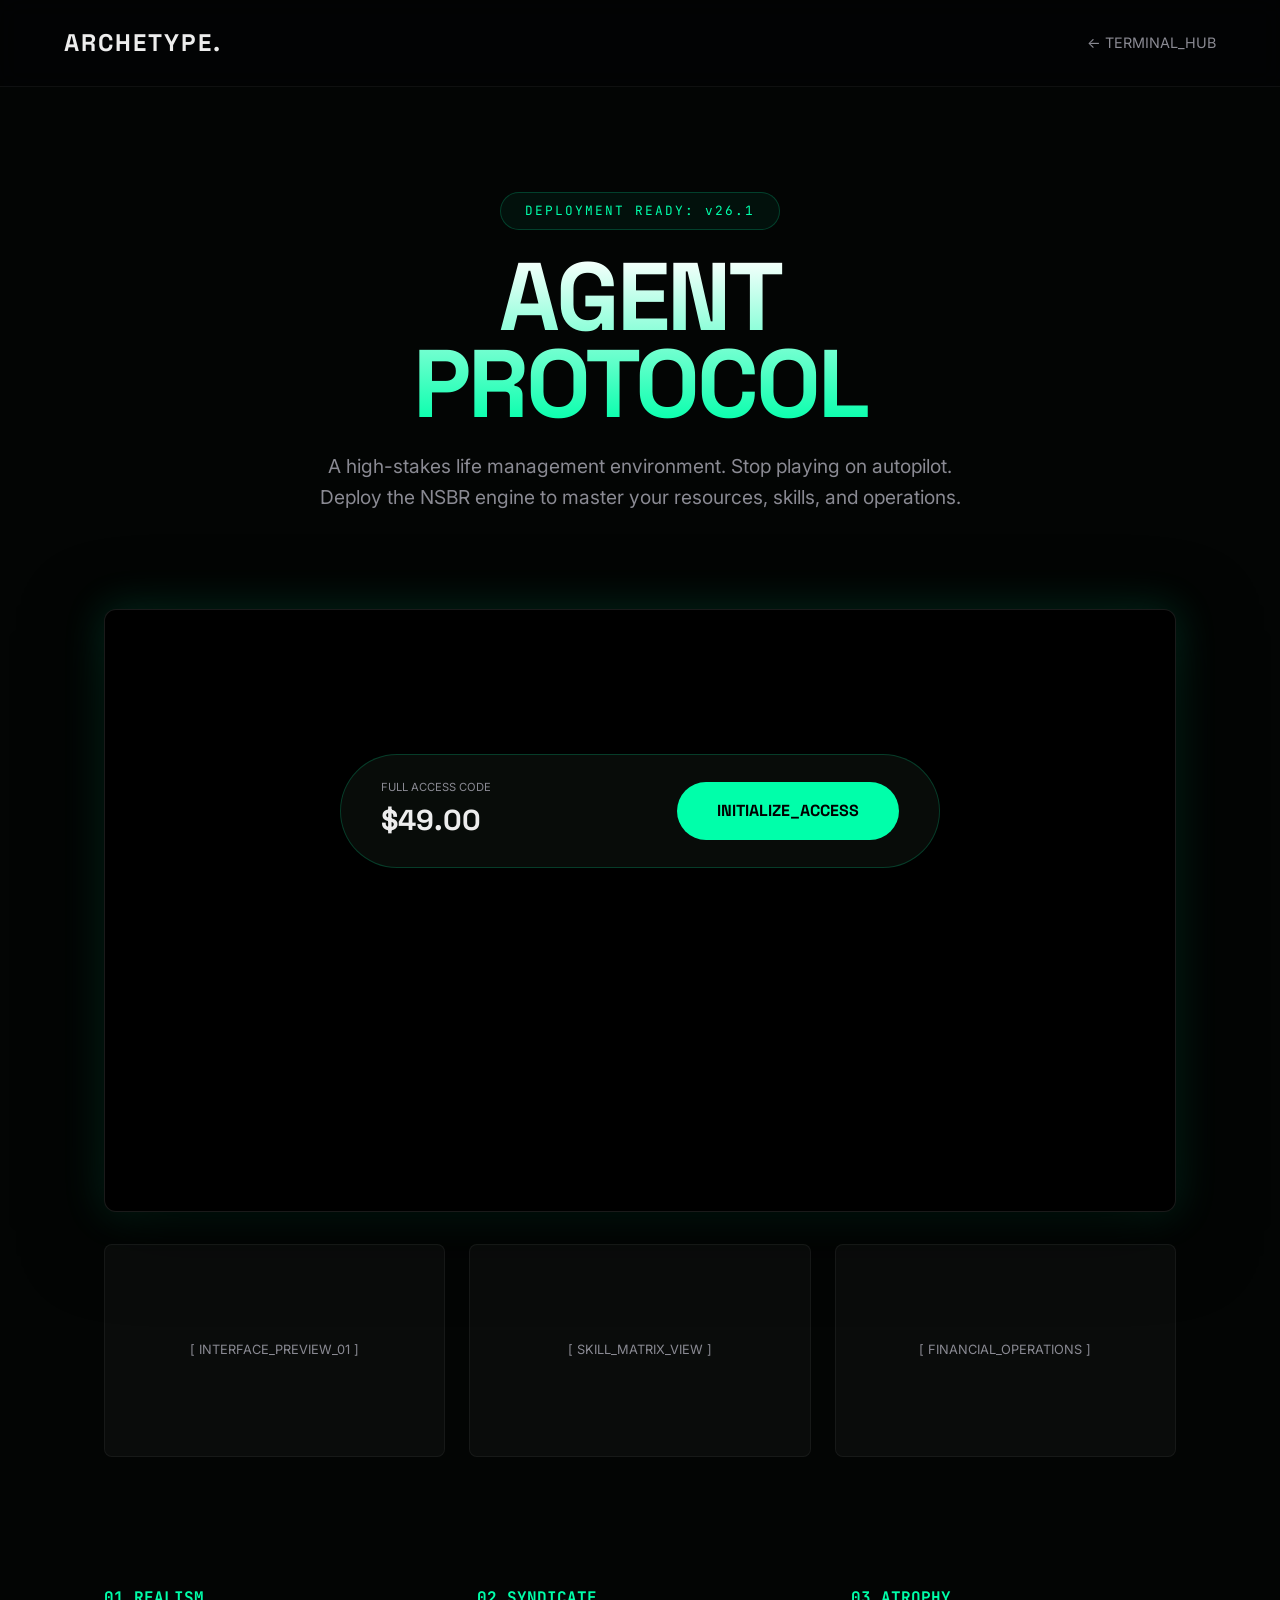
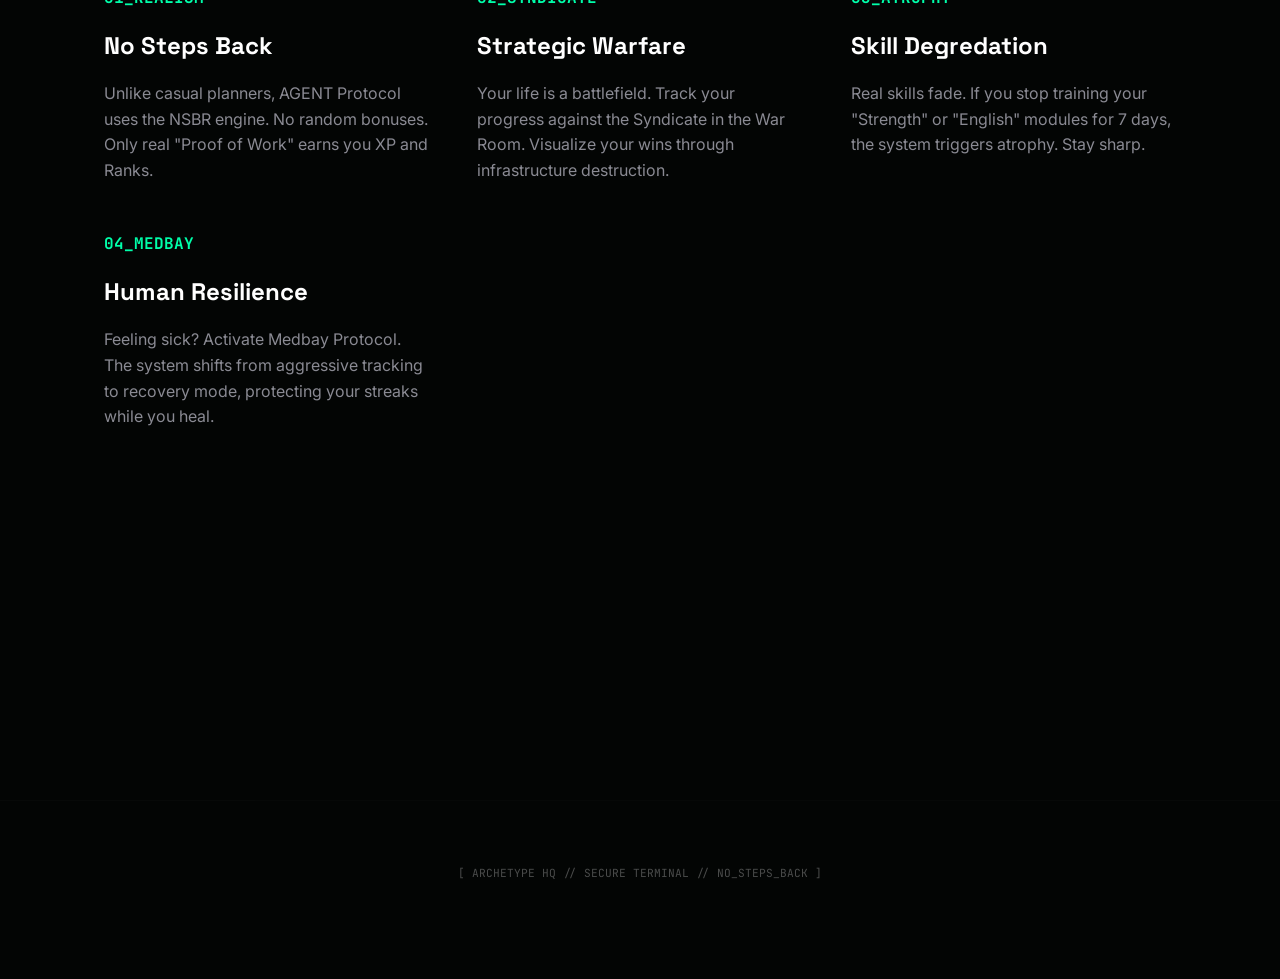
==== agent-protocol.html @ b433d1e2 "Улучшение" ====
<!DOCTYPE html>
<html lang="en">
<head>
    <meta charset="UTF-8">
    <meta name="viewport" content="width=device-width, initial-scale=1.0">
    <title>AGENT Protocol | NSBR Engine</title>
    <link rel="stylesheet" href="style.css">
    <link href="https://fonts.googleapis.com/css2?family=Space+Grotesk:wght@400;600;700&family=Inter:wght@300;400;600&family=JetBrains+Mono:wght@400;500&display=swap" rel="stylesheet">
    
    <style>
        :root { 
            --accent-color: #00ffaa; 
            --accent-glow: rgba(0, 255, 170, 0.25);
            --card-bg: rgba(255, 255, 255, 0.03);
        }

        body { background-color: #030504; color: #ededed; overflow-x: hidden; }

        /* HERO SECTION */
        .hero-product { 
            padding: 12rem 5% 6rem; 
            text-align: center; 
            position: relative; 
        }
        .hero-product h1 { 
            font-family: 'Space Grotesk'; 
            font-size: clamp(3rem, 8vw, 6rem); 
            line-height: 0.9; 
            margin: 1.5rem 0;
            text-transform: uppercase;
            letter-spacing: -3px;
            background: linear-gradient(180deg, #fff 0%, #00ffaa 100%);
            -webkit-background-clip: text;
            -webkit-text-fill-color: transparent;
        }
        .status-bar { 
            font-family: 'JetBrains Mono'; 
            color: var(--accent-color); 
            font-size: 0.8rem; 
            letter-spacing: 2px;
            border: 1px solid var(--accent-glow);
            display: inline-block;
            padding: 0.5rem 1.5rem;
            border-radius: 50px;
            background: rgba(0, 255, 170, 0.05);
        }

        /* MEDIA SHOWCASE */
        .showcase-container { max-width: 1200px; margin: 0 auto; padding: 0 5%; }
        .main-video { 
            width: 100%; 
            aspect-ratio: 16 / 9; 
            background: #000; 
            border: 1px solid rgba(255,255,255,0.1);
            border-radius: 12px;
            box-shadow: 0 20px 80px rgba(0,0,0,0.8), 0 0 40px var(--accent-glow);
            overflow: hidden;
            margin-bottom: 2rem;
        }
        .main-video iframe { width: 100%; height: 100%; border: none; }

        .screenshot-grid { 
            display: grid; 
            grid-template-columns: repeat(auto-fit, minmax(280px, 1fr)); 
            gap: 1.5rem; 
            margin-top: 1.5rem;
        }
        .screen-card { 
            aspect-ratio: 16 / 10; 
            background: var(--card-bg); 
            border: 1px solid rgba(255,255,255,0.05); 
            border-radius: 8px;
            display: flex; align-items: center; justify-content: center;
            color: var(--text-muted); font-size: 0.8rem;
            transition: 0.4s;
            cursor: pointer;
            background-size: cover;
            background-position: center;
        }
        .screen-card:hover { border-color: var(--accent-color); transform: translateY(-5px); }

        /* FEATURES SECTION */
        .features-section { padding: 8rem 5%; max-width: 1200px; margin: 0 auto; }
        .feat-grid { display: grid; grid-template-columns: repeat(auto-fit, minmax(300px, 1fr)); gap: 3rem; }
        .feat-item h3 { font-family: 'Space Grotesk'; font-size: 1.5rem; margin-bottom: 1rem; color: #fff; }
        .feat-item p { color: var(--text-muted); line-height: 1.6; font-size: 1rem; }
        .feat-icon { color: var(--accent-color); font-family: 'JetBrains Mono'; margin-bottom: 1rem; display: block; font-weight: bold; }

        /* FLOATING BUY BAR (FOR MOBILE & DESKTOP) */
        .buy-bar { 
            position: sticky; bottom: 2rem; 
            max-width: 600px; margin: 4rem auto; 
            background: rgba(10, 15, 12, 0.8);
            backdrop-filter: blur(20px);
            -webkit-backdrop-filter: blur(20px);
            padding: 1.5rem 2.5rem;
            border-radius: 100px;
            border: 1px solid var(--accent-glow);
            display: flex; justify-content: space-between; align-items: center;
            z-index: 100;
            box-shadow: 0 20px 40px rgba(0,0,0,0.5);
        }
        .buy-bar .price-tag { font-family: 'Space Grotesk'; font-size: 1.8rem; font-weight: 700; }
        .btn-launch { 
            background: var(--accent-color); 
            color: #000; 
            padding: 1rem 2.5rem; 
            border-radius: 50px; 
            font-family: 'Space Grotesk'; 
            font-weight: 700; 
            text-decoration: none;
            transition: 0.3s;
        }
        .btn-launch:hover { transform: scale(1.05); box-shadow: 0 0 30px var(--accent-glow); }

        /* RESPONSIVE */
        @media (max-width: 768px) {
            .hero-product { padding-top: 8rem; }
            .buy-bar { width: 90%; padding: 1rem 1.5rem; bottom: 1rem; }
            .buy-bar .price-tag { font-size: 1.4rem; }
            .btn-launch { padding: 0.8rem 1.5rem; font-size: 0.9rem; }
        }
    </style>
</head>
<body class="theme-cyber">
    <div class="noise"></div>

    <nav class="glass-nav">
        <div class="logo">ARCHETYPE.</div>
        <ul class="nav-links">
            <li><a href="index.html">← TERMINAL_HUB</a></li>
        </ul>
    </nav>

    <main>
        <section class="hero-product">
            <span class="status-bar">DEPLOYMENT READY: v26.1</span>
            <h1>AGENT<br>PROTOCOL</h1>
            <p style="max-width: 650px; margin: 0 auto; color: var(--text-muted); font-size: 1.2rem;">
                A high-stakes life management environment. Stop playing on autopilot. 
                Deploy the NSBR engine to master your resources, skills, and operations.
            </p>
        </section>

        <section class="showcase-container">
            <div class="main-video">
                <iframe src="https://www.youtube.com/embed/dQw4w9WgXcQ?autoplay=0&mute=1&loop=1" title="AGENT Protocol Demo"></iframe>
            </div>
            <div class="screenshot-grid">
                <div class="screen-card">[ INTERFACE_PREVIEW_01 ]</div>
                <div class="screen-card">[ SKILL_MATRIX_VIEW ]</div>
                <div class="screen-card">[ FINANCIAL_OPERATIONS ]</div>
            </div>
        </section>

        <section class="features-section">
            <div class="feat-grid">
                <div class="feat-item">
                    <span class="feat-icon">01_REALISM</span>
                    <h3>No Steps Back</h3>
                    <p>Unlike casual planners, AGENT Protocol uses the NSBR engine. No random bonuses. Only real "Proof of Work" earns you XP and Ranks.</p>
                </div>
                <div class="feat-item">
                    <span class="feat-icon">02_SYNDICATE</span>
                    <h3>Strategic Warfare</h3>
                    <p>Your life is a battlefield. Track your progress against the Syndicate in the War Room. Visualize your wins through infrastructure destruction.</p>
                </div>
                <div class="feat-item">
                    <span class="feat-icon">03_ATROPHY</span>
                    <h3>Skill Degredation</h3>
                    <p>Real skills fade. If you stop training your "Strength" or "English" modules for 7 days, the system triggers atrophy. Stay sharp.</p>
                </div>
                <div class="feat-item">
                    <span class="feat-icon">04_MEDBAY</span>
                    <h3>Human Resilience</h3>
                    <p>Feeling sick? Activate Medbay Protocol. The system shifts from aggressive tracking to recovery mode, protecting your streaks while you heal.</p>
                </div>
            </div>
        </section>

        <div class="buy-bar">
            <div class="price-info">
                <span style="display:block; font-size: 0.7rem; color: var(--text-muted); text-transform: uppercase;">Full Access Code</span>
                <span class="price-tag">$49.00</span>
            </div>
            <a href="https://lava.top/your-product-link" class="btn-launch">INITIALIZE_ACCESS</a>
        </div>

    </main>

    <footer style="text-align: center; padding-bottom: 6rem; opacity: 0.3; font-family: 'JetBrains Mono'; font-size: 0.7rem;">
        [ ARCHETYPE HQ // SECURE TERMINAL // NO_STEPS_BACK ]
    </footer>
</body>
</html>
---- style.css ----
/* Базовые переменные и настройки */
:root {
    --bg-color: #030305;
    --text-main: #ededed;
    --text-muted: #8a8a93;
    --accent-color: #ffffff; /* Главный цвет по умолчанию */
    --accent-glow: rgba(255, 255, 255, 0.15);
}

/* 🟢 ТЕМА: Секретный Агент / Кибер */
.theme-cyber {
    --bg-color: #050a08;
    --accent-color: #00ffaa;
    --accent-glow: rgba(0, 255, 170, 0.2);
}

/* 🟡 ТЕМА: Темное Фэнтези / RPG */
.theme-rpg {
    --bg-color: #0a0705;
    --accent-color: #d4af37;
    --accent-glow: rgba(212, 175, 55, 0.15);
}

* {
    margin: 0;
    padding: 0;
    box-sizing: border-box;
    scroll-behavior: smooth;
}

body {
    background-color: var(--bg-color);
    color: var(--text-main);
    font-family: 'Inter', sans-serif;
    line-height: 1.6;
    overflow-x: hidden;
    transition: background-color 0.5s ease; /* Плавное переключение фона */
}

/* Заголовки в стиле Tech/Y2K */
h1, h2, h3, .logo, .stat-number {
    font-family: 'Space Grotesk', sans-serif;
}

/* Эффект шума */
.noise {
    position: fixed;
    top: 0; left: 0; width: 100vw; height: 100vh;
    pointer-events: none;
    z-index: 9999;
    opacity: 0.04;
    background-image: url('https://upload.wikimedia.org/wikipedia/commons/7/76/1k_Dissolve_Noise_Texture.png');
}

/* Стеклянная навигация */
.glass-nav {
    position: fixed;
    top: 0; left: 0; width: 100%;
    display: flex;
    justify-content: space-between;
    align-items: center;
    padding: 1.5rem 5%;
    background: rgba(3, 3, 5, 0.7);
    backdrop-filter: blur(12px);
    -webkit-backdrop-filter: blur(12px);
    border-bottom: 1px solid rgba(255, 255, 255, 0.05);
    z-index: 1000;
}

.logo {
    font-size: 1.5rem;
    font-weight: 700;
    letter-spacing: 2px;
}

.nav-links {
    list-style: none;
    display: flex;
    gap: 2rem;
}

.nav-links a {
    text-decoration: none;
    color: var(--text-muted);
    font-size: 0.9rem;
    transition: color 0.3s;
}

.nav-links a:hover {
    color: var(--text-main);
}

/* Главный экран */
.hero {
    min-height: 100vh;
    display: flex;
    justify-content: center;
    align-items: center;
    text-align: center;
    position: relative;
    padding: 0 5%;
}

.hero-content {
    position: relative;
    z-index: 2;
    max-width: 800px;
}

.badge {
    display: inline-block;
    padding: 0.4rem 1rem;
    border: 1px solid rgba(255,255,255,0.1);
    border-radius: 50px;
    font-size: 0.8rem;
    color: var(--text-muted);
    margin-bottom: 2rem;
    text-transform: uppercase;
    letter-spacing: 1px;
}

.hero h1 {
    font-size: 5.5rem;
    line-height: 1.1;
    font-weight: 700;
    letter-spacing: -2px;
    margin-bottom: 1.5rem;
    background: linear-gradient(180deg, #ffffff 0%, #666666 100%);
    -webkit-background-clip: text;
    -webkit-text-fill-color: transparent;
    background-clip: text;
}

.hero p {
    font-size: 1.2rem;
    color: var(--text-muted);
    margin-bottom: 3rem;
    max-width: 600px;
    margin-left: auto;
    margin-right: auto;
}

/* Фоновое свечение на главном экране */
.hero-glow {
    position: absolute;
    width: 600px;
    height: 600px;
    background: radial-gradient(circle, rgba(255,255,255,0.03) 0%, rgba(0,0,0,0) 70%);
    top: 50%;
    left: 50%;
    transform: translate(-50%, -50%);
    z-index: 1;
    pointer-events: none;
}

/* Кнопки (Обновлено для Хамелеона) */
.btn-primary, .btn-buy {
    text-decoration: none;
    background: var(--accent-color);
    color: #000;
    padding: 1rem 2.5rem;
    border-radius: 4px;
    font-weight: 600;
    font-family: 'Space Grotesk', sans-serif;
    transition: all 0.3s ease;
    display: inline-block;
    box-shadow: 0 0 10px var(--accent-glow);
}

.btn-primary:hover, .btn-buy:hover {
    box-shadow: 0 0 25px var(--accent-glow);
    transform: translateY(-2px);
    opacity: 0.9;
}

.btn-buy {
    padding: 0.5rem 1.5rem;
    font-size: 0.9rem;
}

/* Блок ЛОРА / Философии */
.philosophy {
    padding: 8rem 5%;
    border-top: 1px solid rgba(255,255,255,0.05);
}

.philosophy-grid {
    max-width: 1200px;
    margin: 0 auto;
    display: grid;
    grid-template-columns: 1fr 1fr;
    gap: 4rem;
    align-items: center;
}

.lore-text h2 {
    font-size: 2.5rem;
    margin-bottom: 1.5rem;
    line-height: 1.2;
}

.lore-text p {
    color: var(--text-muted);
    font-size: 1.1rem;
}

.lore-stats {
    display: flex;
    flex-direction: column;
    gap: 2rem;
    border-left: 1px solid rgba(255,255,255,0.1);
    padding-left: 3rem;
}

.stat-number {
    display: block;
    font-size: 3rem;
    color: rgba(255,255,255,0.2);
    line-height: 1;
}

.stat-label {
    font-size: 0.9rem;
    color: var(--text-main);
    text-transform: uppercase;
    letter-spacing: 1px;
}

/* Витрина */
.showcase {
    padding: 5rem 5% 10rem;
    max-width: 1200px;
    margin: 0 auto;
}

.section-header {
    margin-bottom: 4rem;
}

.section-header h2 {
    font-size: 3rem;
}

.section-header p {
    color: var(--text-muted);
}

.grid {
    display: grid;
    grid-template-columns: repeat(auto-fit, minmax(350px, 1fr));
    gap: 2.5rem;
}

/* Карточки с базой для "Хамелеона" */
.card {
    background: #0a0a0c;
    border: 1px solid rgba(255,255,255,0.05);
    border-radius: 8px;
    overflow: hidden;
    transition: all 0.4s ease;
    position: relative;
}

.card::after {
    content: '';
    position: absolute;
    top: 0; left: 0; right: 0; bottom: 0;
    border: 1px solid transparent;
    border-radius: 8px;
    transition: border-color 0.4s ease;
    pointer-events: none;
}

.card:hover {
    transform: translateY(-10px);
    background: #111114;
}

.card.theme-rpg:hover::after { border-color: rgba(212, 175, 55, 0.4); }
.card.theme-cyber:hover::after { border-color: rgba(0, 255, 170, 0.3); }

.card-image {
    height: 240px;
    background-size: cover;
    background-position: center;
    border-bottom: 1px solid rgba(255,255,255,0.05);
}
.placeholder-rpg { background: linear-gradient(45deg, #1a1515, #2a201c); }
.placeholder-cyber { background: linear-gradient(45deg, #0a1118, #0d1f22); }

.card-content {
    padding: 2rem;
}

.category {
    font-size: 0.7rem;
    text-transform: uppercase;
    letter-spacing: 2px;
    color: var(--text-muted);
    display: block;
    margin-bottom: 1rem;
}

.card-content h3 {
    font-size: 1.5rem;
    margin-bottom: 1rem;
}

.card-content p {
    color: var(--text-muted);
    font-size: 0.95rem;
    margin-bottom: 2rem;
    min-height: 60px;
}

.price-row {
    display: flex;
    justify-content: space-between;
    align-items: center;
    padding-top: 1.5rem;
    border-top: 1px solid rgba(255,255,255,0.05);
}

.price {
    font-family: 'Space Grotesk', sans-serif;
    font-size: 1.4rem;
}

/* Подвал */
footer {
    padding: 4rem 5%;
    border-top: 1px solid rgba(255,255,255,0.05);
    display: flex;
    flex-direction: column;
    align-items: center;
    gap: 1rem;
}

.footer-content {
    display: flex;
    flex-direction: column;
    align-items: center;
    gap: 1rem;
}

footer p { color: var(--text-muted); font-size: 0.9rem; }
.copyright { font-size: 0.8rem; margin-top: 2rem; opacity: 0.5; }

/* Адаптивность для мобильных */
@media (max-width: 900px) {
    .hero h1 { font-size: 3.5rem; }
    .philosophy-grid { grid-template-columns: 1fr; gap: 3rem; }
    .lore-stats { border-left: none; border-top: 1px solid rgba(255,255,255,0.1); padding-left: 0; padding-top: 2rem; flex-direction: row; justify-content: space-between; }
    .nav-links { display: none; }
}
@media (max-width: 600px) {
    .hero h1 { font-size: 2.8rem; }
    .lore-stats { flex-direction: column; }
}
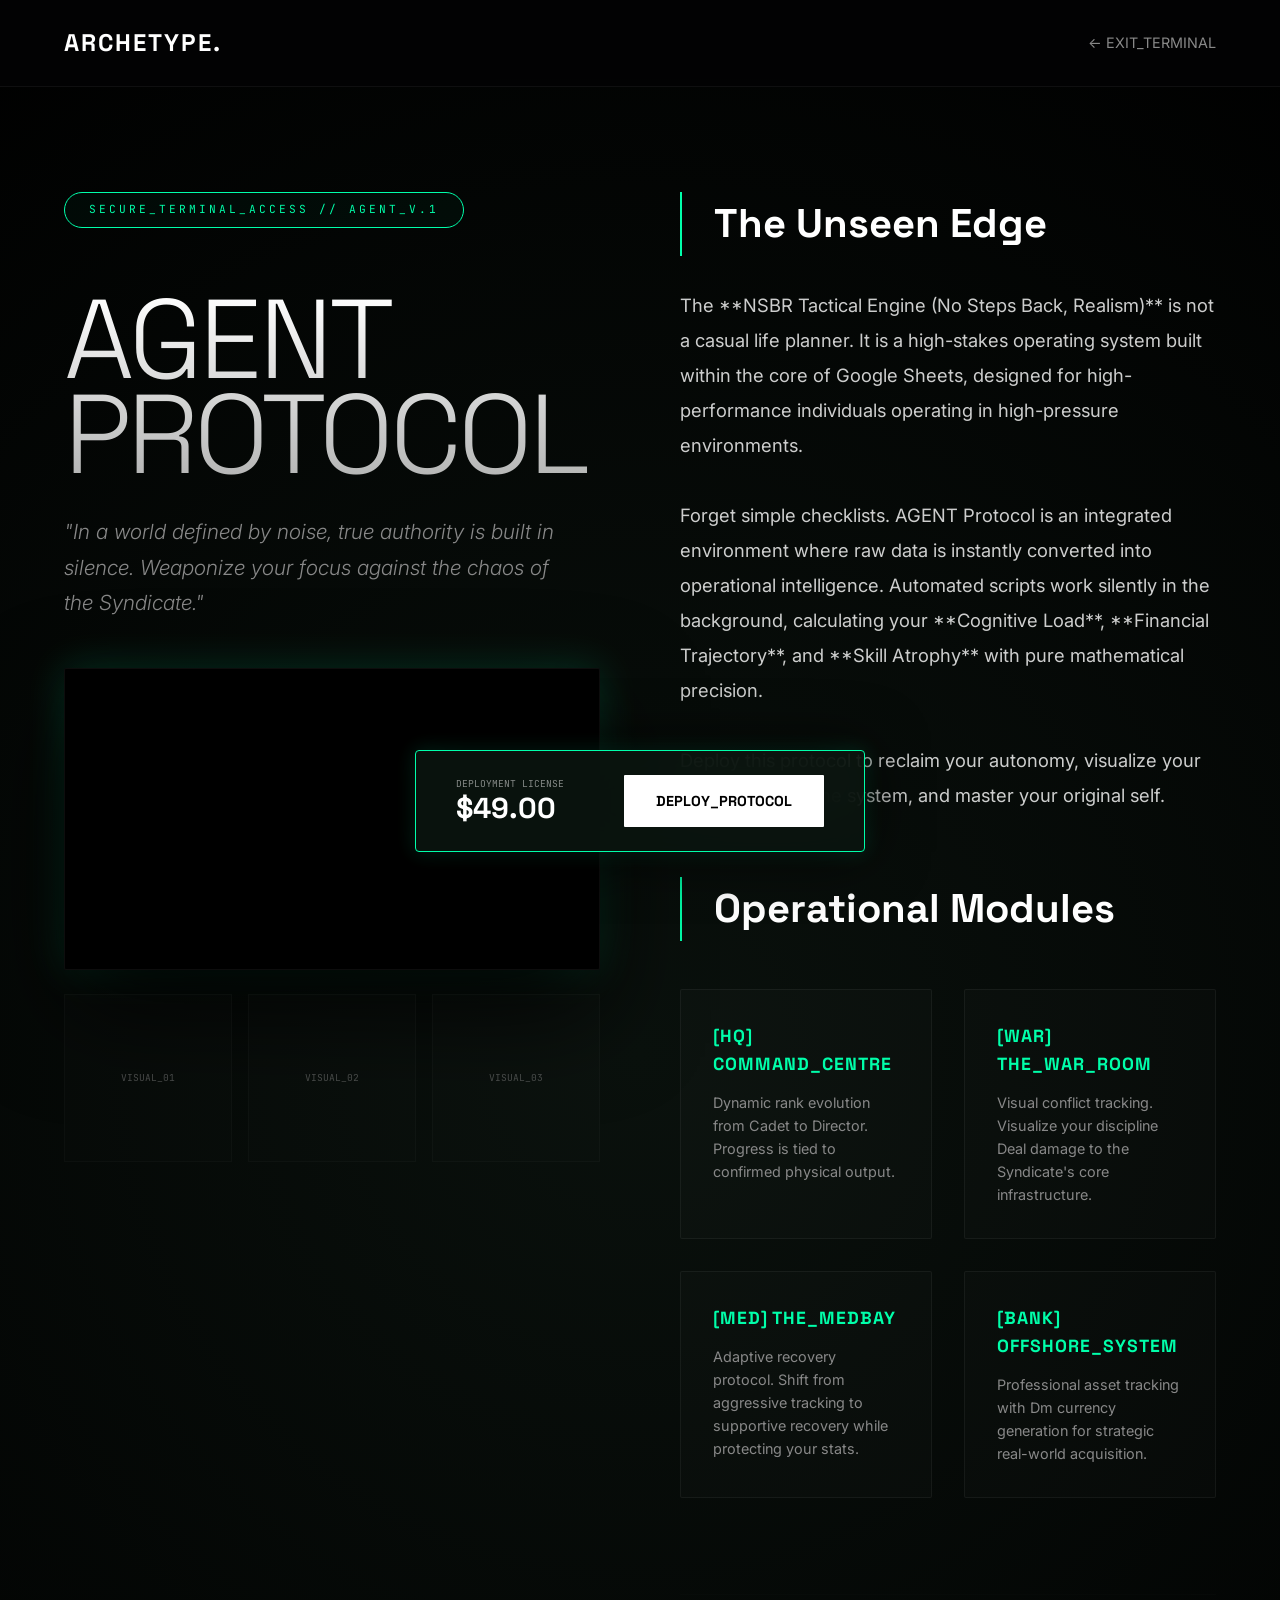
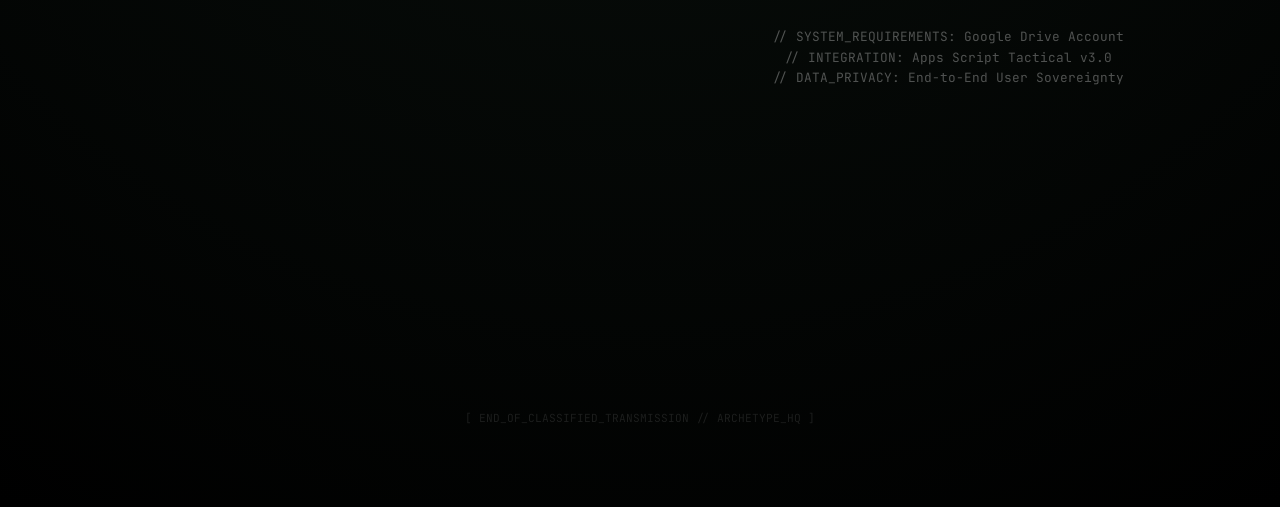
==== commit 9dc0c157: "Тест" ====
--- a/agent-protocol.html
+++ b/agent-protocol.html
@@ -3,122 +3,101 @@
 <head>
     <meta charset="UTF-8">
     <meta name="viewport" content="width=device-width, initial-scale=1.0">
-    <title>AGENT Protocol | NSBR Engine</title>
+    <title>AGENT Protocol | Pure Digital Resilience</title>
     <link rel="stylesheet" href="style.css">
-    <link href="https://fonts.googleapis.com/css2?family=Space+Grotesk:wght@400;600;700&family=Inter:wght@300;400;600&family=JetBrains+Mono:wght@400;500&display=swap" rel="stylesheet">
+    <link href="https://fonts.googleapis.com/css2?family=Space+Grotesk:wght@300;400;600;700&family=Inter:wght@300;400;600&family=JetBrains+Mono:wght@400&display=swap" rel="stylesheet">
     
     <style>
         :root { 
             --accent-color: #00ffaa; 
-            --accent-glow: rgba(0, 255, 170, 0.25);
-            --card-bg: rgba(255, 255, 255, 0.03);
+            --accent-glow: rgba(0, 255, 170, 0.4);
+            --panel-bg: rgba(255, 255, 255, 0.015);
+            --border-ui: rgba(255, 255, 255, 0.05);
+            --text-main: #fff;
+            --text-muted: #888;
         }
 
-        body { background-color: #030504; color: #ededed; overflow-x: hidden; }
-
-        /* HERO SECTION */
-        .hero-product { 
-            padding: 12rem 5% 6rem; 
-            text-align: center; 
-            position: relative; 
-        }
-        .hero-product h1 { 
-            font-family: 'Space Grotesk'; 
-            font-size: clamp(3rem, 8vw, 6rem); 
-            line-height: 0.9; 
-            margin: 1.5rem 0;
-            text-transform: uppercase;
-            letter-spacing: -3px;
-            background: linear-gradient(180deg, #fff 0%, #00ffaa 100%);
-            -webkit-background-clip: text;
-            -webkit-text-fill-color: transparent;
-        }
-        .status-bar { 
-            font-family: 'JetBrains Mono'; 
-            color: var(--accent-color); 
-            font-size: 0.8rem; 
-            letter-spacing: 2px;
-            border: 1px solid var(--accent-glow);
-            display: inline-block;
-            padding: 0.5rem 1.5rem;
-            border-radius: 50px;
-            background: rgba(0, 255, 170, 0.05);
+        /* --- CINEMATIC ANIMATED BACKGROUND --- */
+        body { 
+            background: #000;
+            background: radial-gradient(circle at center, #0a110d 0%, #000 100%);
+            color: var(--text-main); 
+            font-family: 'Inter', sans-serif; 
+            overflow-x: hidden; 
+            -webkit-font-smoothing: antialiased;
         }
 
-        /* MEDIA SHOWCASE */
-        .showcase-container { max-width: 1200px; margin: 0 auto; padding: 0 5%; }
-        .main-video { 
-            width: 100%; 
-            aspect-ratio: 16 / 9; 
-            background: #000; 
-            border: 1px solid rgba(255,255,255,0.1);
-            border-radius: 12px;
-            box-shadow: 0 20px 80px rgba(0,0,0,0.8), 0 0 40px var(--accent-glow);
-            overflow: hidden;
-            margin-bottom: 2rem;
+        /* --- UNIFIED PREMIUM LAYOUT --- */
+        .elite-container { 
+            max-width: 1400px; 
+            margin: 0 auto; 
+            padding: 12rem 5% 5rem; 
+            display: grid; 
+            grid-template-columns: 1fr 1fr; 
+            gap: 5rem; 
+            align-items: start; 
         }
-        .main-video iframe { width: 100%; height: 100%; border: none; }
 
-        .screenshot-grid { 
-            display: grid; 
-            grid-template-columns: repeat(auto-fit, minmax(280px, 1fr)); 
-            gap: 1.5rem; 
-            margin-top: 1.5rem;
+        /* --- HERO SECTION (EMBEDDED IN LAYOUT) --- */
+        .hero-details { position: sticky; top: 10rem; height: fit-content; }
+        .hero-details span.badge { 
+            font-family: 'JetBrains Mono'; color: var(--accent-color); font-size: 0.7rem; letter-spacing: 3px; border-color: var(--accent-color); padding: 0.5rem 1.5rem; background: rgba(0,255,170,0.03); 
         }
-        .screen-card { 
-            aspect-ratio: 16 / 10; 
-            background: var(--card-bg); 
-            border: 1px solid rgba(255,255,255,0.05); 
-            border-radius: 8px;
-            display: flex; align-items: center; justify-content: center;
-            color: var(--text-muted); font-size: 0.8rem;
-            transition: 0.4s;
-            cursor: pointer;
-            background-size: cover;
-            background-position: center;
+        .hero-details h1 { 
+            font-family: 'Space Grotesk'; font-size: clamp(4rem, 10vw, 7rem); font-weight: 300; line-height: 0.85; margin: 2rem 0; letter-spacing: -4px; 
+            background: linear-gradient(180deg, #fff 0%, rgba(255,255,255,0.7) 100%);
+            -webkit-background-clip: text; -webkit-text-fill-color: transparent;
         }
-        .screen-card:hover { border-color: var(--accent-color); transform: translateY(-5px); }
+        .hero-details p { font-size: 1.3rem; font-weight: 300; color: var(--text-muted); line-height: 1.7; margin-bottom: 3rem; max-width: 500px; font-style: italic; }
 
-        /* FEATURES SECTION */
-        .features-section { padding: 8rem 5%; max-width: 1200px; margin: 0 auto; }
-        .feat-grid { display: grid; grid-template-columns: repeat(auto-fit, minmax(300px, 1fr)); gap: 3rem; }
-        .feat-item h3 { font-family: 'Space Grotesk'; font-size: 1.5rem; margin-bottom: 1rem; color: #fff; }
-        .feat-item p { color: var(--text-muted); line-height: 1.6; font-size: 1rem; }
-        .feat-icon { color: var(--accent-color); font-family: 'JetBrains Mono'; margin-bottom: 1rem; display: block; font-weight: bold; }
+        /* --- VIDEO SHOWCASE --- */
+        .video-wrapper { 
+            width: 100%; aspect-ratio: 16/9; background: #000; border-radius: 2px; border: 1px solid var(--border-ui); overflow: hidden; position: relative;
+            box-shadow: 0 40px 100px rgba(0,0,0,0.9), 0 0 40px var(--accent-glow);
+            transition: 0.4s ease;
+        }
+        .video-wrapper:hover { box-shadow: 0 50px 120px rgba(0,0,0,0.95), 0 0 60px var(--accent-glow); transform: translateY(-3px); }
+        .video-wrapper iframe { width: 100%; height: 100%; border: none; }
 
-        /* FLOATING BUY BAR (FOR MOBILE & DESKTOP) */
-        .buy-bar { 
-            position: sticky; bottom: 2rem; 
-            max-width: 600px; margin: 4rem auto; 
-            background: rgba(10, 15, 12, 0.8);
-            backdrop-filter: blur(20px);
-            -webkit-backdrop-filter: blur(20px);
-            padding: 1.5rem 2.5rem;
-            border-radius: 100px;
-            border: 1px solid var(--accent-glow);
-            display: flex; justify-content: space-between; align-items: center;
-            z-index: 100;
-            box-shadow: 0 20px 40px rgba(0,0,0,0.5);
+        /* --- PREVIEWS GRID --- */
+        .gallery-preview { display: grid; grid-template-columns: 1fr 1fr 1fr; gap: 1rem; margin-top: 1.5rem; }
+        .gallery-img { aspect-ratio: 1/1; background: var(--panel-bg); border: 1px solid var(--border-ui); display: flex; align-items: center; justify-content: center; font-family: 'JetBrains Mono'; font-size: 0.6rem; color: var(--text-muted); transition: 0.3s; opacity: 0.5; }
+        .gallery-img:hover { border-color: var(--accent-color); background: rgba(0,255,170,0.05); opacity: 1; transform: scale(1.03); }
+
+        /* --- CONTENT SECTION --- */
+        .intel-report h2 { font-family: 'Space Grotesk'; font-size: 2.5rem; margin-bottom: 2rem; border-left: 2px solid var(--accent-color); padding-left: 2rem; color: #fff; }
+        .intel-text { font-size: 1.15rem; line-height: 1.9; color: rgba(255,255,255,0.8); margin-bottom: 4rem; }
+        .module-list { display: grid; grid-template-columns: 1fr 1fr; gap: 2rem; margin-top: 3rem; }
+        .module-entry { background: var(--panel-bg); padding: 2rem; border: 1px solid var(--border-ui); border-radius: 2px; transition: 0.4s ease; cursor: pointer; }
+        .module-entry:hover { border-color: rgba(255,255,255,0.1); background: rgba(255,255,255,0.02); transform: translateY(-5px); box-shadow: 0 10px 30px rgba(0,0,0,0.5); }
+        .module-entry h4 { font-family: 'Space Grotesk'; font-size: 1.1rem; color: var(--accent-color); margin-bottom: 0.8rem; text-transform: uppercase; letter-spacing: 1px; }
+        .module-entry p { font-size: 0.9rem; color: var(--text-muted); line-height: 1.6; }
+
+        /* --- FLOATING COMMAND BAR --- */
+        .action-bar {
+            position: fixed; bottom: 3rem; left: 50%; transform: translateX(-50%);
+            width: 90%; max-width: 450px;
+            background: rgba(10, 20, 15, 0.9);
+            backdrop-filter: blur(25px); -webkit-backdrop-filter: blur(25px);
+            padding: 1.5rem 2.5rem; border-radius: 4px; border: 1px solid var(--accent-color);
+            display: flex; justify-content: space-between; align-items: center; z-index: 1000;
+            box-shadow: 0 0 60px rgba(0,0,0,0.9), 0 0 20px var(--accent-glow);
         }
-        .buy-bar .price-tag { font-family: 'Space Grotesk'; font-size: 1.8rem; font-weight: 700; }
-        .btn-launch { 
-            background: var(--accent-color); 
-            color: #000; 
-            padding: 1rem 2.5rem; 
-            border-radius: 50px; 
-            font-family: 'Space Grotesk'; 
-            font-weight: 700; 
-            text-decoration: none;
-            transition: 0.3s;
-        }
-        .btn-launch:hover { transform: scale(1.05); box-shadow: 0 0 30px var(--accent-glow); }
+        .price-info { line-height: 1; }
+        .price-label { font-family: 'JetBrains Mono'; font-size: 0.6rem; text-transform: uppercase; opacity: 0.5; margin-bottom: 5px; display: block; color: #fff; }
+        .price-val { font-family: 'Space Grotesk'; font-size: 1.8rem; font-weight: 700; color: #fff; }
+        .btn-deploy { background: #fff; color: #000; text-decoration: none; padding: 0.9rem 2rem; font-family: 'Space Grotesk'; font-weight: 700; text-transform: uppercase; transition: 0.3s ease; font-size: 0.9rem; border-radius: 1px; }
+        .btn-deploy:hover { background: var(--accent-color); box-shadow: 0 0 25px var(--accent-glow); transform: scale(1.05); }
 
-        /* RESPONSIVE */
-        @media (max-width: 768px) {
-            .hero-product { padding-top: 8rem; }
-            .buy-bar { width: 90%; padding: 1rem 1.5rem; bottom: 1rem; }
-            .buy-bar .price-tag { font-size: 1.4rem; }
-            .btn-launch { padding: 0.8rem 1.5rem; font-size: 0.9rem; }
+        /* --- MOBILE ADAPTATION --- */
+        @media (max-width: 1024px) {
+            .elite-container { grid-template-columns: 1fr; padding-top: 10rem; }
+            .hero-details { position: static; text-align: center; margin-bottom: 4rem; display: flex; flex-direction: column; align-items: center; }
+            .hero-details p { max-width: 100%; margin-left: auto; margin-right: auto; }
+            .hero-details h1 { font-size: 5rem; }
+            .action-bar { width: 95%; padding: 1.2rem 1.5rem; bottom: 1.5rem; }
+            .action-bar .price-val { font-size: 1.4rem; }
+            .module-list { grid-template-columns: 1fr; }
         }
     </style>
 </head>
@@ -128,68 +107,74 @@
     <nav class="glass-nav">
         <div class="logo">ARCHETYPE.</div>
         <ul class="nav-links">
-            <li><a href="index.html">← TERMINAL_HUB</a></li>
+            <li><a href="index.html">← EXIT_TERMINAL</a></li>
         </ul>
     </nav>
 
-    <main>
-        <section class="hero-product">
-            <span class="status-bar">DEPLOYMENT READY: v26.1</span>
+    <main class="elite-container">
+        <aside class="hero-details">
+            <span class="badge">SECURE_TERMINAL_ACCESS // AGENT_V.1</span>
             <h1>AGENT<br>PROTOCOL</h1>
-            <p style="max-width: 650px; margin: 0 auto; color: var(--text-muted); font-size: 1.2rem;">
-                A high-stakes life management environment. Stop playing on autopilot. 
-                Deploy the NSBR engine to master your resources, skills, and operations.
+            <p>"In a world defined by noise, true authority is built in silence. Weaponize your focus against the chaos of the Syndicate."</p>
+            
+            <div class="video-wrapper">
+                <iframe src="https://www.youtube.com/embed/fD3X0jVf55Y?autoplay=0&controls=0&mute=1&loop=1" title="System Preview"></iframe>
+            </div>
+            <div class="gallery-preview">
+                <div class="gallery-img">VISUAL_01</div>
+                <div class="gallery-img">VISUAL_02</div>
+                <div class="gallery-img">VISUAL_03</div>
+            </div>
+        </aside>
+
+        <article class="intel-report">
+            <h2>The Unseen Edge</h2>
+            <p class="intel-text">
+                The **NSBR Tactical Engine (No Steps Back, Realism)** is not a casual life planner. It is a high-stakes operating system built within the core of Google Sheets, designed for high-performance individuals operating in high-pressure environments. 
+                <br><br>
+                Forget simple checklists. AGENT Protocol is an integrated environment where raw data is instantly converted into operational intelligence. Automated scripts work silently in the background, calculating your **Cognitive Load**, **Financial Trajectory**, and **Skill Atrophy** with pure mathematical precision. 
+                <br><br>
+                Deploy this protocol to reclaim your autonomy, visualize your conflict against the system, and master your original self.
             </p>
-        </section>
 
-        <section class="showcase-container">
-            <div class="main-video">
-                <iframe src="https://www.youtube.com/embed/dQw4w9WgXcQ?autoplay=0&mute=1&loop=1" title="AGENT Protocol Demo"></iframe>
-            </div>
-            <div class="screenshot-grid">
-                <div class="screen-card">[ INTERFACE_PREVIEW_01 ]</div>
-                <div class="screen-card">[ SKILL_MATRIX_VIEW ]</div>
-                <div class="screen-card">[ FINANCIAL_OPERATIONS ]</div>
-            </div>
-        </section>
-
-        <section class="features-section">
-            <div class="feat-grid">
-                <div class="feat-item">
-                    <span class="feat-icon">01_REALISM</span>
-                    <h3>No Steps Back</h3>
-                    <p>Unlike casual planners, AGENT Protocol uses the NSBR engine. No random bonuses. Only real "Proof of Work" earns you XP and Ranks.</p>
+            <h2>Operational Modules</h2>
+            <div class="module-list">
+                <div class="module-entry">
+                    <h4>[HQ] COMMAND_CENTRE</h4>
+                    <p>Dynamic rank evolution from Cadet to Director. Progress is tied to confirmed physical output.</p>
                 </div>
-                <div class="feat-item">
-                    <span class="feat-icon">02_SYNDICATE</span>
-                    <h3>Strategic Warfare</h3>
-                    <p>Your life is a battlefield. Track your progress against the Syndicate in the War Room. Visualize your wins through infrastructure destruction.</p>
+                <div class="module-entry">
+                    <h4>[WAR] THE_WAR_ROOM</h4>
+                    <p>Visual conflict tracking. Visualize your discipline Deal damage to the Syndicate's core infrastructure.</p>
                 </div>
-                <div class="feat-item">
-                    <span class="feat-icon">03_ATROPHY</span>
-                    <h3>Skill Degredation</h3>
-                    <p>Real skills fade. If you stop training your "Strength" or "English" modules for 7 days, the system triggers atrophy. Stay sharp.</p>
+                <div class="module-entry">
+                    <h4>[MED] THE_MEDBAY</h4>
+                    <p>Adaptive recovery protocol. Shift from aggressive tracking to supportive recovery while protecting your stats.</p>
                 </div>
-                <div class="feat-item">
-                    <span class="feat-icon">04_MEDBAY</span>
-                    <h3>Human Resilience</h3>
-                    <p>Feeling sick? Activate Medbay Protocol. The system shifts from aggressive tracking to recovery mode, protecting your streaks while you heal.</p>
+                <div class="module-entry">
+                    <h4>[BANK] OFFSHORE_SYSTEM</h4>
+                    <p>Professional asset tracking with Dm currency generation for strategic real-world acquisition.</p>
                 </div>
             </div>
-        </section>
 
-        <div class="buy-bar">
-            <div class="price-info">
-                <span style="display:block; font-size: 0.7rem; color: var(--text-muted); text-transform: uppercase;">Full Access Code</span>
-                <span class="price-tag">$49.00</span>
+            <div style="margin-top: 6rem; opacity: 0.3; font-size: 0.8rem; font-family: 'JetBrains Mono'; text-align: center; border-top: 1px solid rgba(255,255,255,0.05); padding-top: 2rem;">
+                // SYSTEM_REQUIREMENTS: Google Drive Account <br>
+                // INTEGRATION: Apps Script Tactical v3.0 <br>
+                // DATA_PRIVACY: End-to-End User Sovereignty
             </div>
-            <a href="https://lava.top/your-product-link" class="btn-launch">INITIALIZE_ACCESS</a>
-        </div>
-
+        </article>
     </main>
 
-    <footer style="text-align: center; padding-bottom: 6rem; opacity: 0.3; font-family: 'JetBrains Mono'; font-size: 0.7rem;">
-        [ ARCHETYPE HQ // SECURE TERMINAL // NO_STEPS_BACK ]
+    <div class="action-bar">
+        <div class="price-info">
+            <span class="price-label">Deployment License</span>
+            <span class="price-val">$49.00</span>
+        </div>
+        <a href="https://lava.top/your-link" class="btn-deploy">Deploy_Protocol</a>
+    </div>
+
+    <footer style="padding: 15rem 0 5rem; text-align: center; opacity: 0.1; font-family: 'JetBrains Mono'; font-size: 0.7rem;">
+        [ END_OF_CLASSIFIED_TRANSMISSION // ARCHETYPE_HQ ]
     </footer>
 </body>
 </html>
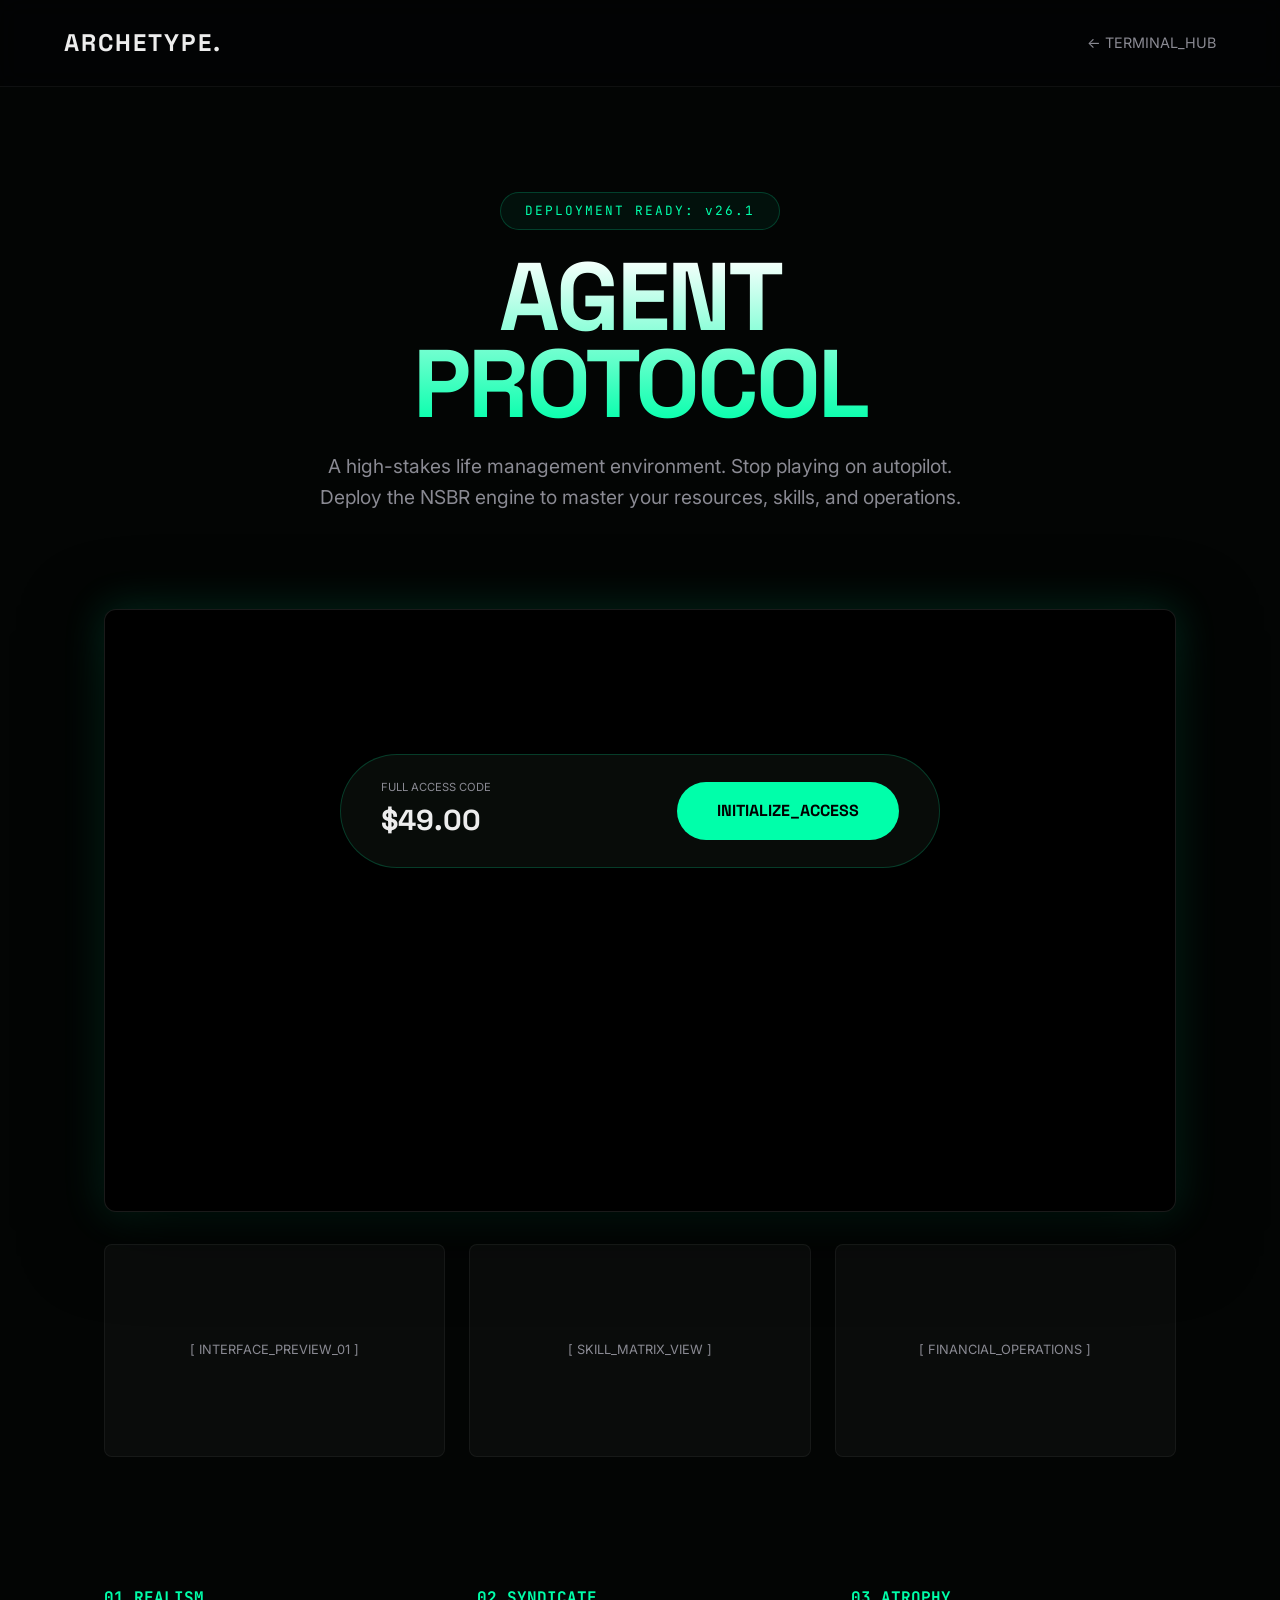
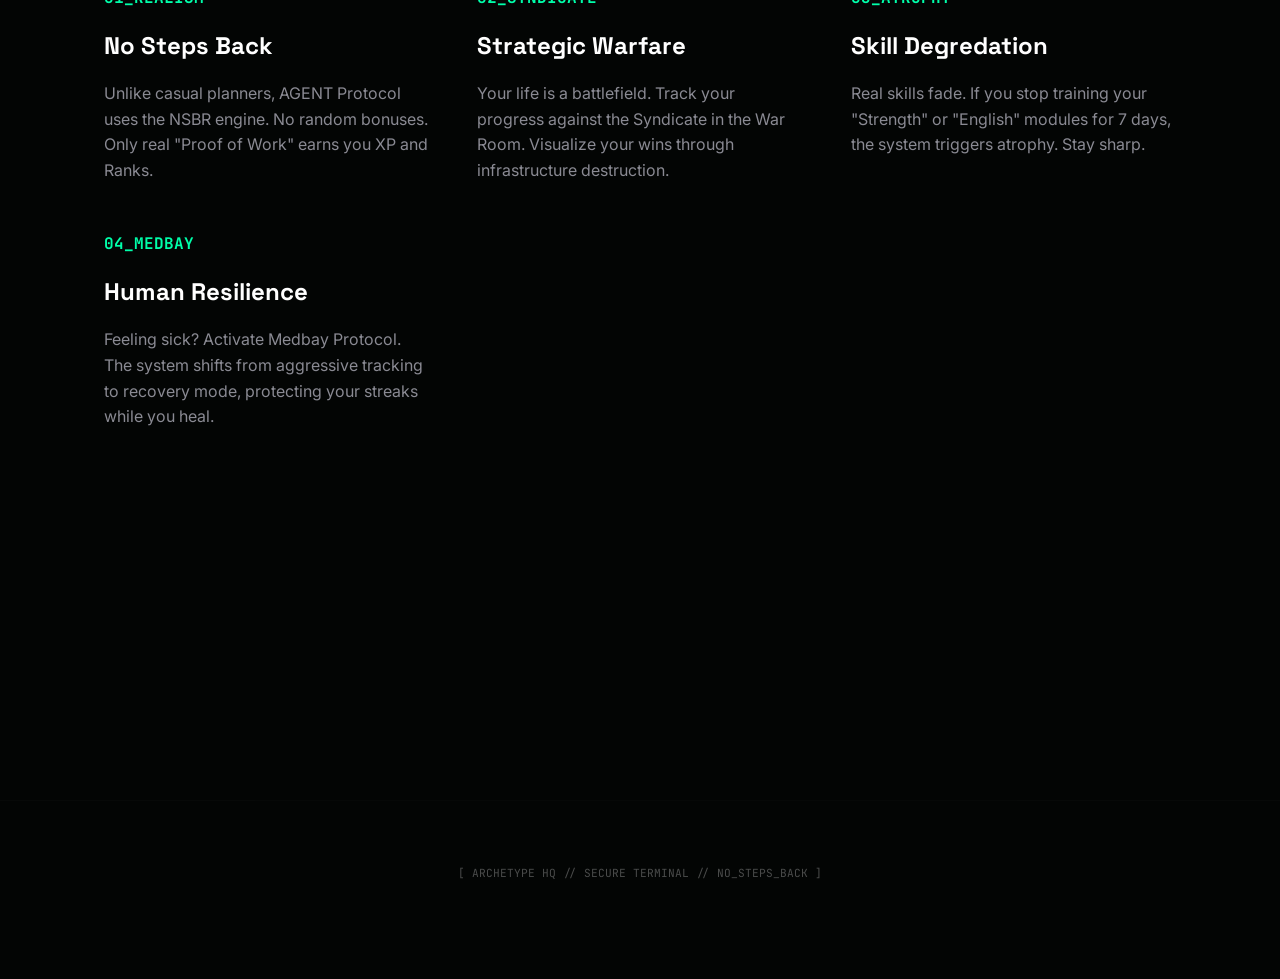
==== commit eddf901b: "Вернул прошлую версию" ====
--- a/agent-protocol.html
+++ b/agent-protocol.html
@@ -3,101 +3,122 @@
 <head>
     <meta charset="UTF-8">
     <meta name="viewport" content="width=device-width, initial-scale=1.0">
-    <title>AGENT Protocol | Pure Digital Resilience</title>
+    <title>AGENT Protocol | NSBR Engine</title>
     <link rel="stylesheet" href="style.css">
-    <link href="https://fonts.googleapis.com/css2?family=Space+Grotesk:wght@300;400;600;700&family=Inter:wght@300;400;600&family=JetBrains+Mono:wght@400&display=swap" rel="stylesheet">
+    <link href="https://fonts.googleapis.com/css2?family=Space+Grotesk:wght@400;600;700&family=Inter:wght@300;400;600&family=JetBrains+Mono:wght@400;500&display=swap" rel="stylesheet">
     
     <style>
         :root { 
             --accent-color: #00ffaa; 
-            --accent-glow: rgba(0, 255, 170, 0.4);
-            --panel-bg: rgba(255, 255, 255, 0.015);
-            --border-ui: rgba(255, 255, 255, 0.05);
-            --text-main: #fff;
-            --text-muted: #888;
+            --accent-glow: rgba(0, 255, 170, 0.25);
+            --card-bg: rgba(255, 255, 255, 0.03);
         }
 
-        /* --- CINEMATIC ANIMATED BACKGROUND --- */
-        body { 
-            background: #000;
-            background: radial-gradient(circle at center, #0a110d 0%, #000 100%);
-            color: var(--text-main); 
-            font-family: 'Inter', sans-serif; 
-            overflow-x: hidden; 
-            -webkit-font-smoothing: antialiased;
+        body { background-color: #030504; color: #ededed; overflow-x: hidden; }
+
+        /* HERO SECTION */
+        .hero-product { 
+            padding: 12rem 5% 6rem; 
+            text-align: center; 
+            position: relative; 
+        }
+        .hero-product h1 { 
+            font-family: 'Space Grotesk'; 
+            font-size: clamp(3rem, 8vw, 6rem); 
+            line-height: 0.9; 
+            margin: 1.5rem 0;
+            text-transform: uppercase;
+            letter-spacing: -3px;
+            background: linear-gradient(180deg, #fff 0%, #00ffaa 100%);
+            -webkit-background-clip: text;
+            -webkit-text-fill-color: transparent;
+        }
+        .status-bar { 
+            font-family: 'JetBrains Mono'; 
+            color: var(--accent-color); 
+            font-size: 0.8rem; 
+            letter-spacing: 2px;
+            border: 1px solid var(--accent-glow);
+            display: inline-block;
+            padding: 0.5rem 1.5rem;
+            border-radius: 50px;
+            background: rgba(0, 255, 170, 0.05);
         }
 
-        /* --- UNIFIED PREMIUM LAYOUT --- */
-        .elite-container { 
-            max-width: 1400px; 
-            margin: 0 auto; 
-            padding: 12rem 5% 5rem; 
+        /* MEDIA SHOWCASE */
+        .showcase-container { max-width: 1200px; margin: 0 auto; padding: 0 5%; }
+        .main-video { 
+            width: 100%; 
+            aspect-ratio: 16 / 9; 
+            background: #000; 
+            border: 1px solid rgba(255,255,255,0.1);
+            border-radius: 12px;
+            box-shadow: 0 20px 80px rgba(0,0,0,0.8), 0 0 40px var(--accent-glow);
+            overflow: hidden;
+            margin-bottom: 2rem;
+        }
+        .main-video iframe { width: 100%; height: 100%; border: none; }
+
+        .screenshot-grid { 
             display: grid; 
-            grid-template-columns: 1fr 1fr; 
-            gap: 5rem; 
-            align-items: start; 
+            grid-template-columns: repeat(auto-fit, minmax(280px, 1fr)); 
+            gap: 1.5rem; 
+            margin-top: 1.5rem;
         }
+        .screen-card { 
+            aspect-ratio: 16 / 10; 
+            background: var(--card-bg); 
+            border: 1px solid rgba(255,255,255,0.05); 
+            border-radius: 8px;
+            display: flex; align-items: center; justify-content: center;
+            color: var(--text-muted); font-size: 0.8rem;
+            transition: 0.4s;
+            cursor: pointer;
+            background-size: cover;
+            background-position: center;
+        }
+        .screen-card:hover { border-color: var(--accent-color); transform: translateY(-5px); }
 
-        /* --- HERO SECTION (EMBEDDED IN LAYOUT) --- */
-        .hero-details { position: sticky; top: 10rem; height: fit-content; }
-        .hero-details span.badge { 
-            font-family: 'JetBrains Mono'; color: var(--accent-color); font-size: 0.7rem; letter-spacing: 3px; border-color: var(--accent-color); padding: 0.5rem 1.5rem; background: rgba(0,255,170,0.03); 
+        /* FEATURES SECTION */
+        .features-section { padding: 8rem 5%; max-width: 1200px; margin: 0 auto; }
+        .feat-grid { display: grid; grid-template-columns: repeat(auto-fit, minmax(300px, 1fr)); gap: 3rem; }
+        .feat-item h3 { font-family: 'Space Grotesk'; font-size: 1.5rem; margin-bottom: 1rem; color: #fff; }
+        .feat-item p { color: var(--text-muted); line-height: 1.6; font-size: 1rem; }
+        .feat-icon { color: var(--accent-color); font-family: 'JetBrains Mono'; margin-bottom: 1rem; display: block; font-weight: bold; }
+
+        /* FLOATING BUY BAR (FOR MOBILE & DESKTOP) */
+        .buy-bar { 
+            position: sticky; bottom: 2rem; 
+            max-width: 600px; margin: 4rem auto; 
+            background: rgba(10, 15, 12, 0.8);
+            backdrop-filter: blur(20px);
+            -webkit-backdrop-filter: blur(20px);
+            padding: 1.5rem 2.5rem;
+            border-radius: 100px;
+            border: 1px solid var(--accent-glow);
+            display: flex; justify-content: space-between; align-items: center;
+            z-index: 100;
+            box-shadow: 0 20px 40px rgba(0,0,0,0.5);
         }
-        .hero-details h1 { 
-            font-family: 'Space Grotesk'; font-size: clamp(4rem, 10vw, 7rem); font-weight: 300; line-height: 0.85; margin: 2rem 0; letter-spacing: -4px; 
-            background: linear-gradient(180deg, #fff 0%, rgba(255,255,255,0.7) 100%);
-            -webkit-background-clip: text; -webkit-text-fill-color: transparent;
+        .buy-bar .price-tag { font-family: 'Space Grotesk'; font-size: 1.8rem; font-weight: 700; }
+        .btn-launch { 
+            background: var(--accent-color); 
+            color: #000; 
+            padding: 1rem 2.5rem; 
+            border-radius: 50px; 
+            font-family: 'Space Grotesk'; 
+            font-weight: 700; 
+            text-decoration: none;
+            transition: 0.3s;
         }
-        .hero-details p { font-size: 1.3rem; font-weight: 300; color: var(--text-muted); line-height: 1.7; margin-bottom: 3rem; max-width: 500px; font-style: italic; }
+        .btn-launch:hover { transform: scale(1.05); box-shadow: 0 0 30px var(--accent-glow); }
 
-        /* --- VIDEO SHOWCASE --- */
-        .video-wrapper { 
-            width: 100%; aspect-ratio: 16/9; background: #000; border-radius: 2px; border: 1px solid var(--border-ui); overflow: hidden; position: relative;
-            box-shadow: 0 40px 100px rgba(0,0,0,0.9), 0 0 40px var(--accent-glow);
-            transition: 0.4s ease;
-        }
-        .video-wrapper:hover { box-shadow: 0 50px 120px rgba(0,0,0,0.95), 0 0 60px var(--accent-glow); transform: translateY(-3px); }
-        .video-wrapper iframe { width: 100%; height: 100%; border: none; }
-
-        /* --- PREVIEWS GRID --- */
-        .gallery-preview { display: grid; grid-template-columns: 1fr 1fr 1fr; gap: 1rem; margin-top: 1.5rem; }
-        .gallery-img { aspect-ratio: 1/1; background: var(--panel-bg); border: 1px solid var(--border-ui); display: flex; align-items: center; justify-content: center; font-family: 'JetBrains Mono'; font-size: 0.6rem; color: var(--text-muted); transition: 0.3s; opacity: 0.5; }
-        .gallery-img:hover { border-color: var(--accent-color); background: rgba(0,255,170,0.05); opacity: 1; transform: scale(1.03); }
-
-        /* --- CONTENT SECTION --- */
-        .intel-report h2 { font-family: 'Space Grotesk'; font-size: 2.5rem; margin-bottom: 2rem; border-left: 2px solid var(--accent-color); padding-left: 2rem; color: #fff; }
-        .intel-text { font-size: 1.15rem; line-height: 1.9; color: rgba(255,255,255,0.8); margin-bottom: 4rem; }
-        .module-list { display: grid; grid-template-columns: 1fr 1fr; gap: 2rem; margin-top: 3rem; }
-        .module-entry { background: var(--panel-bg); padding: 2rem; border: 1px solid var(--border-ui); border-radius: 2px; transition: 0.4s ease; cursor: pointer; }
-        .module-entry:hover { border-color: rgba(255,255,255,0.1); background: rgba(255,255,255,0.02); transform: translateY(-5px); box-shadow: 0 10px 30px rgba(0,0,0,0.5); }
-        .module-entry h4 { font-family: 'Space Grotesk'; font-size: 1.1rem; color: var(--accent-color); margin-bottom: 0.8rem; text-transform: uppercase; letter-spacing: 1px; }
-        .module-entry p { font-size: 0.9rem; color: var(--text-muted); line-height: 1.6; }
-
-        /* --- FLOATING COMMAND BAR --- */
-        .action-bar {
-            position: fixed; bottom: 3rem; left: 50%; transform: translateX(-50%);
-            width: 90%; max-width: 450px;
-            background: rgba(10, 20, 15, 0.9);
-            backdrop-filter: blur(25px); -webkit-backdrop-filter: blur(25px);
-            padding: 1.5rem 2.5rem; border-radius: 4px; border: 1px solid var(--accent-color);
-            display: flex; justify-content: space-between; align-items: center; z-index: 1000;
-            box-shadow: 0 0 60px rgba(0,0,0,0.9), 0 0 20px var(--accent-glow);
-        }
-        .price-info { line-height: 1; }
-        .price-label { font-family: 'JetBrains Mono'; font-size: 0.6rem; text-transform: uppercase; opacity: 0.5; margin-bottom: 5px; display: block; color: #fff; }
-        .price-val { font-family: 'Space Grotesk'; font-size: 1.8rem; font-weight: 700; color: #fff; }
-        .btn-deploy { background: #fff; color: #000; text-decoration: none; padding: 0.9rem 2rem; font-family: 'Space Grotesk'; font-weight: 700; text-transform: uppercase; transition: 0.3s ease; font-size: 0.9rem; border-radius: 1px; }
-        .btn-deploy:hover { background: var(--accent-color); box-shadow: 0 0 25px var(--accent-glow); transform: scale(1.05); }
-
-        /* --- MOBILE ADAPTATION --- */
-        @media (max-width: 1024px) {
-            .elite-container { grid-template-columns: 1fr; padding-top: 10rem; }
-            .hero-details { position: static; text-align: center; margin-bottom: 4rem; display: flex; flex-direction: column; align-items: center; }
-            .hero-details p { max-width: 100%; margin-left: auto; margin-right: auto; }
-            .hero-details h1 { font-size: 5rem; }
-            .action-bar { width: 95%; padding: 1.2rem 1.5rem; bottom: 1.5rem; }
-            .action-bar .price-val { font-size: 1.4rem; }
-            .module-list { grid-template-columns: 1fr; }
+        /* RESPONSIVE */
+        @media (max-width: 768px) {
+            .hero-product { padding-top: 8rem; }
+            .buy-bar { width: 90%; padding: 1rem 1.5rem; bottom: 1rem; }
+            .buy-bar .price-tag { font-size: 1.4rem; }
+            .btn-launch { padding: 0.8rem 1.5rem; font-size: 0.9rem; }
         }
     </style>
 </head>
@@ -107,74 +128,68 @@
     <nav class="glass-nav">
         <div class="logo">ARCHETYPE.</div>
         <ul class="nav-links">
-            <li><a href="index.html">← EXIT_TERMINAL</a></li>
+            <li><a href="index.html">← TERMINAL_HUB</a></li>
         </ul>
     </nav>
 
-    <main class="elite-container">
-        <aside class="hero-details">
-            <span class="badge">SECURE_TERMINAL_ACCESS // AGENT_V.1</span>
+    <main>
+        <section class="hero-product">
+            <span class="status-bar">DEPLOYMENT READY: v26.1</span>
             <h1>AGENT<br>PROTOCOL</h1>
-            <p>"In a world defined by noise, true authority is built in silence. Weaponize your focus against the chaos of the Syndicate."</p>
-            
-            <div class="video-wrapper">
-                <iframe src="https://www.youtube.com/embed/fD3X0jVf55Y?autoplay=0&controls=0&mute=1&loop=1" title="System Preview"></iframe>
+            <p style="max-width: 650px; margin: 0 auto; color: var(--text-muted); font-size: 1.2rem;">
+                A high-stakes life management environment. Stop playing on autopilot. 
+                Deploy the NSBR engine to master your resources, skills, and operations.
+            </p>
+        </section>
+
+        <section class="showcase-container">
+            <div class="main-video">
+                <iframe src="https://www.youtube.com/embed/dQw4w9WgXcQ?autoplay=0&mute=1&loop=1" title="AGENT Protocol Demo"></iframe>
             </div>
-            <div class="gallery-preview">
-                <div class="gallery-img">VISUAL_01</div>
-                <div class="gallery-img">VISUAL_02</div>
-                <div class="gallery-img">VISUAL_03</div>
+            <div class="screenshot-grid">
+                <div class="screen-card">[ INTERFACE_PREVIEW_01 ]</div>
+                <div class="screen-card">[ SKILL_MATRIX_VIEW ]</div>
+                <div class="screen-card">[ FINANCIAL_OPERATIONS ]</div>
             </div>
-        </aside>
+        </section>
 
-        <article class="intel-report">
-            <h2>The Unseen Edge</h2>
-            <p class="intel-text">
-                The **NSBR Tactical Engine (No Steps Back, Realism)** is not a casual life planner. It is a high-stakes operating system built within the core of Google Sheets, designed for high-performance individuals operating in high-pressure environments. 
-                <br><br>
-                Forget simple checklists. AGENT Protocol is an integrated environment where raw data is instantly converted into operational intelligence. Automated scripts work silently in the background, calculating your **Cognitive Load**, **Financial Trajectory**, and **Skill Atrophy** with pure mathematical precision. 
-                <br><br>
-                Deploy this protocol to reclaim your autonomy, visualize your conflict against the system, and master your original self.
-            </p>
-
-            <h2>Operational Modules</h2>
-            <div class="module-list">
-                <div class="module-entry">
-                    <h4>[HQ] COMMAND_CENTRE</h4>
-                    <p>Dynamic rank evolution from Cadet to Director. Progress is tied to confirmed physical output.</p>
+        <section class="features-section">
+            <div class="feat-grid">
+                <div class="feat-item">
+                    <span class="feat-icon">01_REALISM</span>
+                    <h3>No Steps Back</h3>
+                    <p>Unlike casual planners, AGENT Protocol uses the NSBR engine. No random bonuses. Only real "Proof of Work" earns you XP and Ranks.</p>
                 </div>
-                <div class="module-entry">
-                    <h4>[WAR] THE_WAR_ROOM</h4>
-                    <p>Visual conflict tracking. Visualize your discipline Deal damage to the Syndicate's core infrastructure.</p>
+                <div class="feat-item">
+                    <span class="feat-icon">02_SYNDICATE</span>
+                    <h3>Strategic Warfare</h3>
+                    <p>Your life is a battlefield. Track your progress against the Syndicate in the War Room. Visualize your wins through infrastructure destruction.</p>
                 </div>
-                <div class="module-entry">
-                    <h4>[MED] THE_MEDBAY</h4>
-                    <p>Adaptive recovery protocol. Shift from aggressive tracking to supportive recovery while protecting your stats.</p>
+                <div class="feat-item">
+                    <span class="feat-icon">03_ATROPHY</span>
+                    <h3>Skill Degredation</h3>
+                    <p>Real skills fade. If you stop training your "Strength" or "English" modules for 7 days, the system triggers atrophy. Stay sharp.</p>
                 </div>
-                <div class="module-entry">
-                    <h4>[BANK] OFFSHORE_SYSTEM</h4>
-                    <p>Professional asset tracking with Dm currency generation for strategic real-world acquisition.</p>
+                <div class="feat-item">
+                    <span class="feat-icon">04_MEDBAY</span>
+                    <h3>Human Resilience</h3>
+                    <p>Feeling sick? Activate Medbay Protocol. The system shifts from aggressive tracking to recovery mode, protecting your streaks while you heal.</p>
                 </div>
             </div>
+        </section>
 
-            <div style="margin-top: 6rem; opacity: 0.3; font-size: 0.8rem; font-family: 'JetBrains Mono'; text-align: center; border-top: 1px solid rgba(255,255,255,0.05); padding-top: 2rem;">
-                // SYSTEM_REQUIREMENTS: Google Drive Account <br>
-                // INTEGRATION: Apps Script Tactical v3.0 <br>
-                // DATA_PRIVACY: End-to-End User Sovereignty
+        <div class="buy-bar">
+            <div class="price-info">
+                <span style="display:block; font-size: 0.7rem; color: var(--text-muted); text-transform: uppercase;">Full Access Code</span>
+                <span class="price-tag">$49.00</span>
             </div>
-        </article>
+            <a href="https://lava.top/your-product-link" class="btn-launch">INITIALIZE_ACCESS</a>
+        </div>
+
     </main>
 
-    <div class="action-bar">
-        <div class="price-info">
-            <span class="price-label">Deployment License</span>
-            <span class="price-val">$49.00</span>
-        </div>
-        <a href="https://lava.top/your-link" class="btn-deploy">Deploy_Protocol</a>
-    </div>
-
-    <footer style="padding: 15rem 0 5rem; text-align: center; opacity: 0.1; font-family: 'JetBrains Mono'; font-size: 0.7rem;">
-        [ END_OF_CLASSIFIED_TRANSMISSION // ARCHETYPE_HQ ]
+    <footer style="text-align: center; padding-bottom: 6rem; opacity: 0.3; font-family: 'JetBrains Mono'; font-size: 0.7rem;">
+        [ ARCHETYPE HQ // SECURE TERMINAL // NO_STEPS_BACK ]
     </footer>
 </body>
 </html>
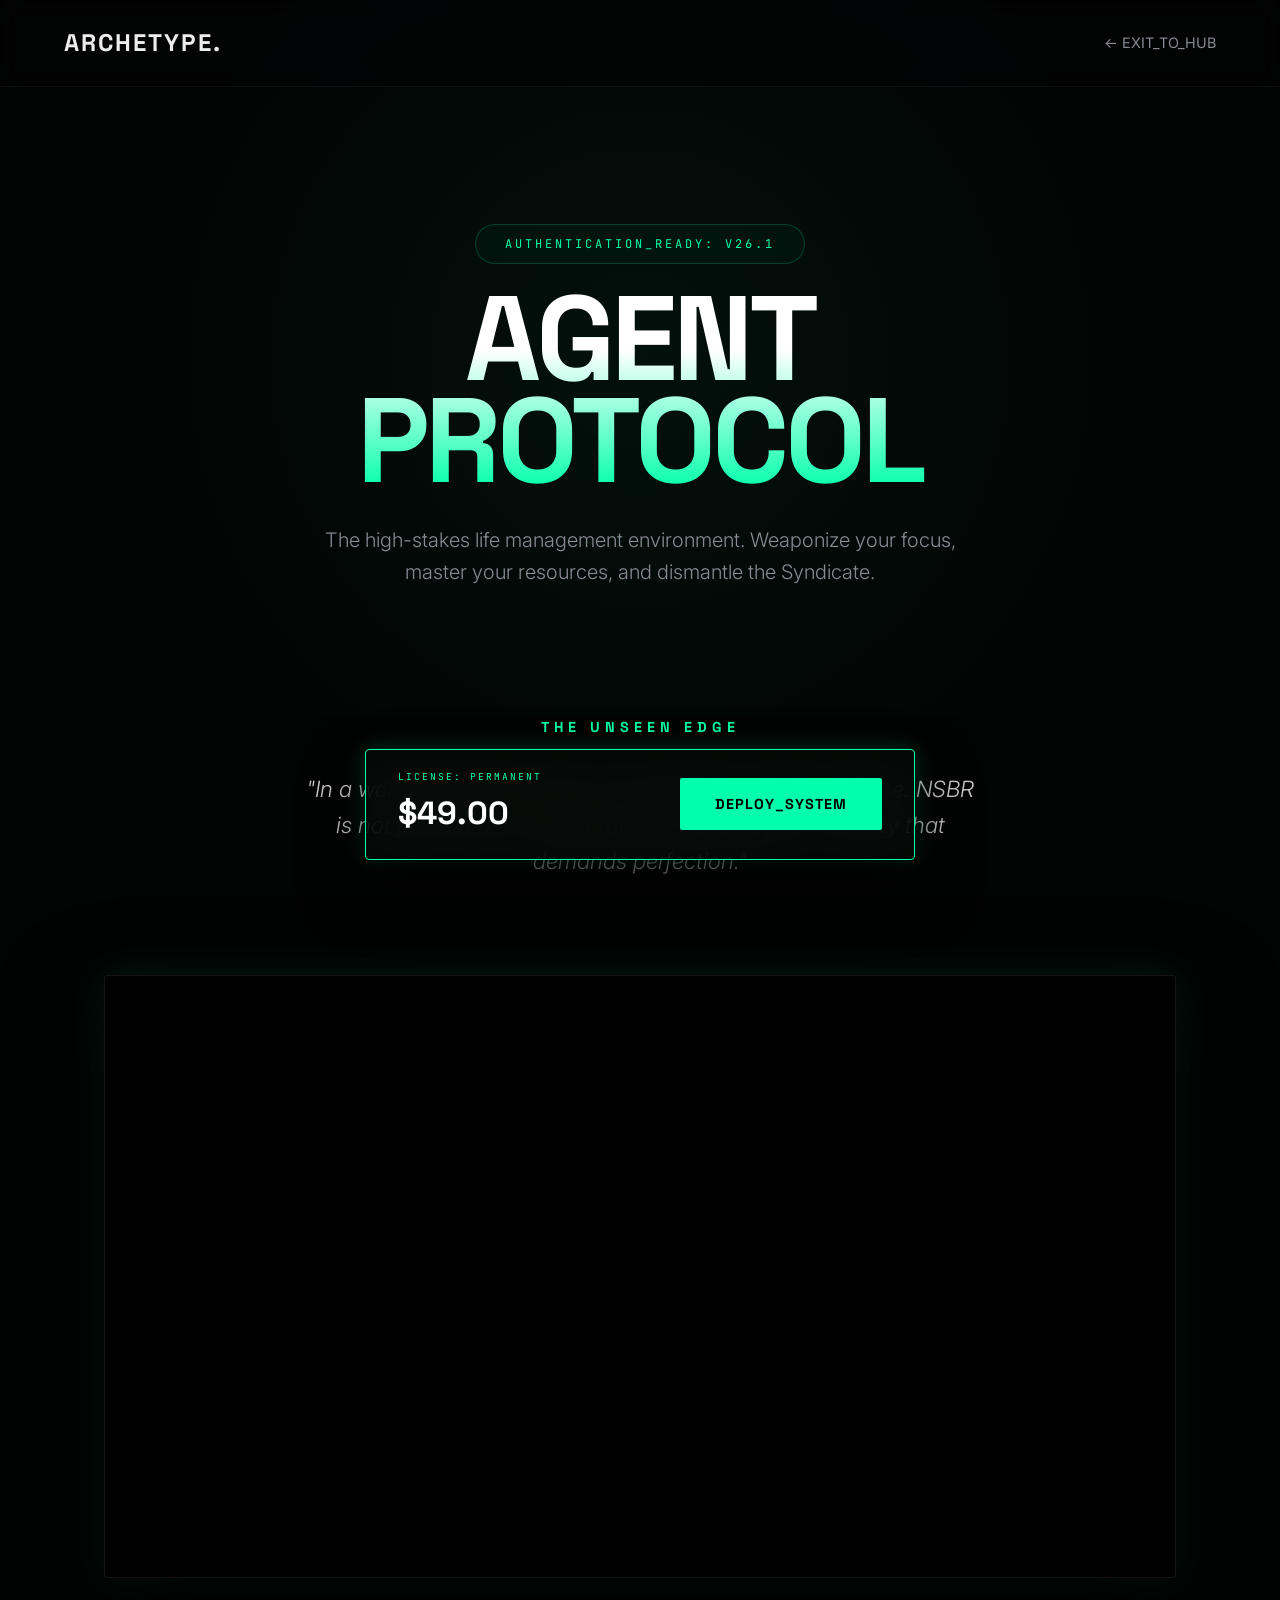
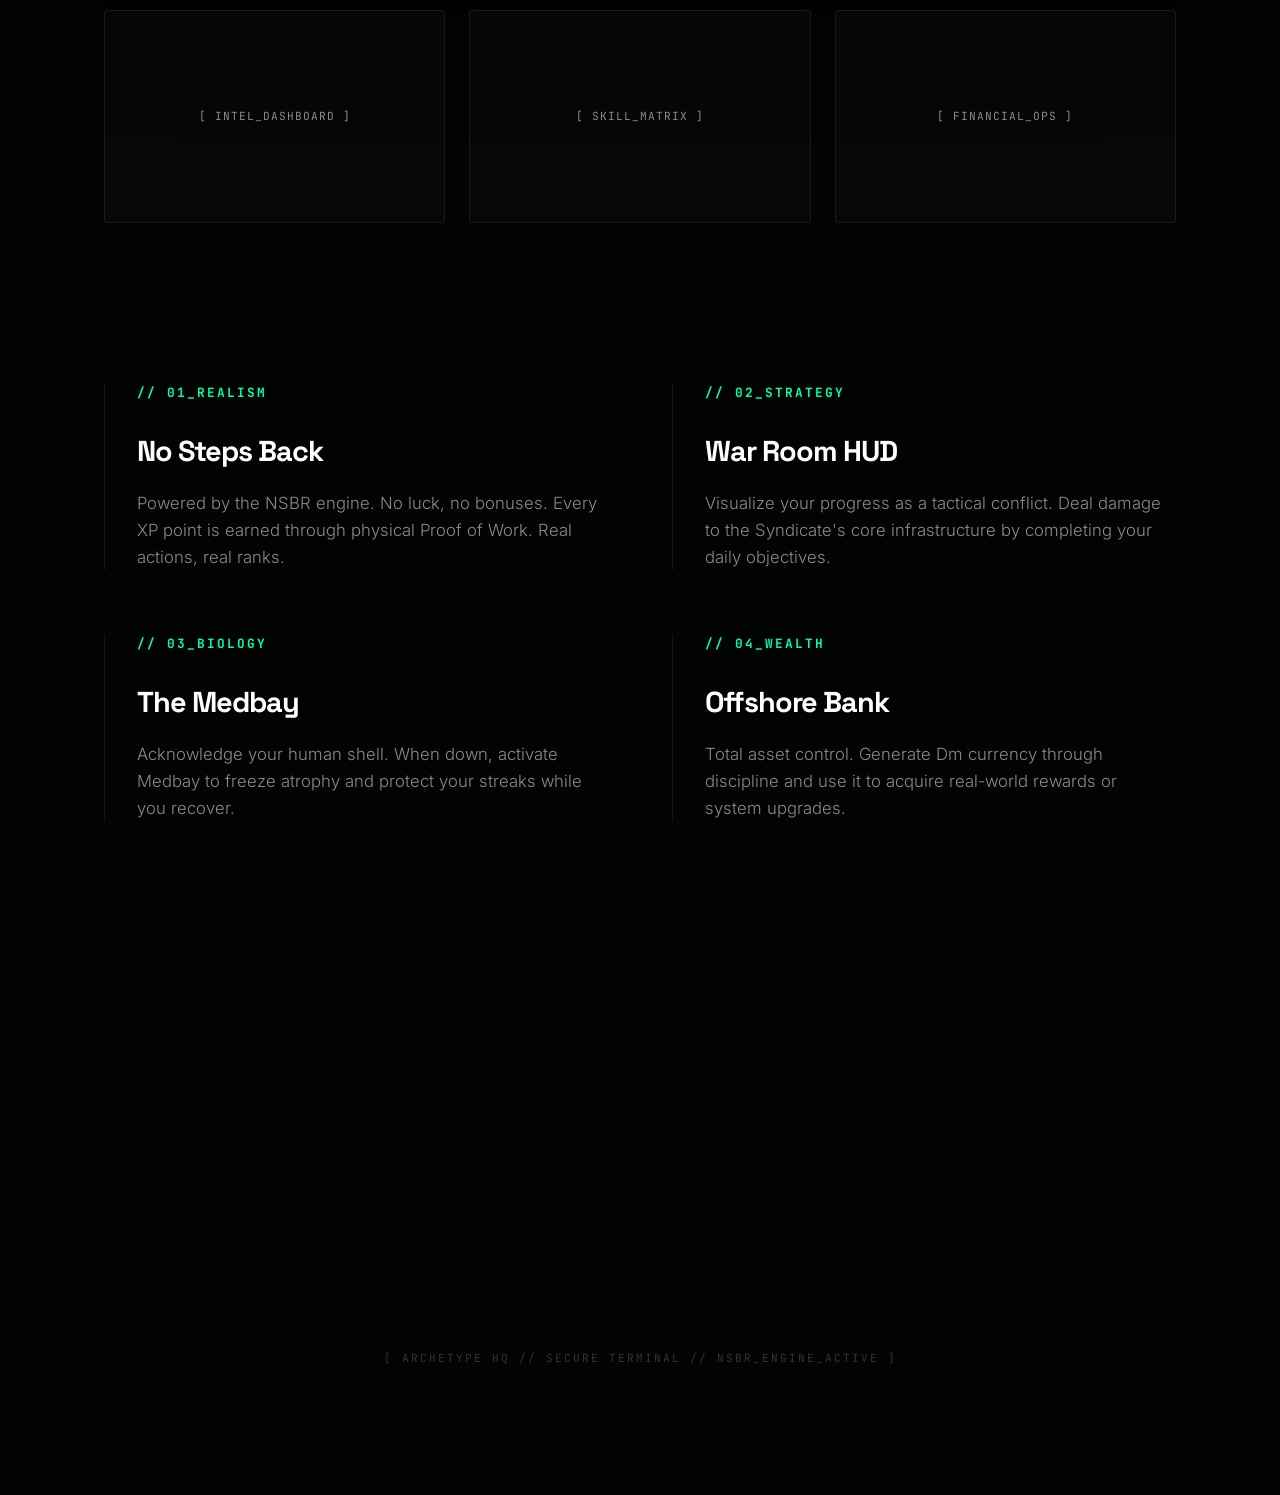
==== commit 887f8901: "Обновление" ====
--- a/agent-protocol.html
+++ b/agent-protocol.html
@@ -3,46 +3,79 @@
 <head>
     <meta charset="UTF-8">
     <meta name="viewport" content="width=device-width, initial-scale=1.0">
-    <title>AGENT Protocol | NSBR Engine</title>
+    <title>AGENT Protocol | NSBR Tactical Engine</title>
     <link rel="stylesheet" href="style.css">
-    <link href="https://fonts.googleapis.com/css2?family=Space+Grotesk:wght@400;600;700&family=Inter:wght@300;400;600&family=JetBrains+Mono:wght@400;500&display=swap" rel="stylesheet">
+    <link href="https://fonts.googleapis.com/css2?family=Space+Grotesk:wght@300;400;600;700&family=Inter:wght@300;400;600&family=JetBrains+Mono:wght@400;500&display=swap" rel="stylesheet">
     
     <style>
         :root { 
             --accent-color: #00ffaa; 
-            --accent-glow: rgba(0, 255, 170, 0.25);
-            --card-bg: rgba(255, 255, 255, 0.03);
-        }
-
-        body { background-color: #030504; color: #ededed; overflow-x: hidden; }
+            --accent-glow: rgba(0, 255, 170, 0.3);
+            --card-bg: rgba(255, 255, 255, 0.02);
+            --border-color: rgba(255, 255, 255, 0.08);
+        }
+
+        body { 
+            background-color: #020403; 
+            color: #ededed; 
+            overflow-x: hidden; 
+            font-family: 'Inter', sans-serif;
+            line-height: 1.6;
+        }
 
         /* HERO SECTION */
         .hero-product { 
-            padding: 12rem 5% 6rem; 
+            padding: 14rem 5% 8rem; 
             text-align: center; 
-            position: relative; 
+            position: relative;
+            background: radial-gradient(circle at center, rgba(0, 255, 170, 0.05) 0%, transparent 70%);
         }
         .hero-product h1 { 
             font-family: 'Space Grotesk'; 
-            font-size: clamp(3rem, 8vw, 6rem); 
-            line-height: 0.9; 
+            font-size: clamp(3.5rem, 10vw, 7.5rem); 
+            line-height: 0.85; 
             margin: 1.5rem 0;
             text-transform: uppercase;
-            letter-spacing: -3px;
-            background: linear-gradient(180deg, #fff 0%, #00ffaa 100%);
+            letter-spacing: -4px;
+            font-weight: 700;
+            background: linear-gradient(180deg, #fff 30%, var(--accent-color) 100%);
             -webkit-background-clip: text;
             -webkit-text-fill-color: transparent;
         }
         .status-bar { 
             font-family: 'JetBrains Mono'; 
             color: var(--accent-color); 
-            font-size: 0.8rem; 
-            letter-spacing: 2px;
+            font-size: 0.75rem; 
+            letter-spacing: 3px;
             border: 1px solid var(--accent-glow);
             display: inline-block;
-            padding: 0.5rem 1.5rem;
+            padding: 0.6rem 1.8rem;
             border-radius: 50px;
-            background: rgba(0, 255, 170, 0.05);
+            background: rgba(0, 255, 170, 0.03);
+            text-transform: uppercase;
+        }
+
+        /* PHILOSOPHY SECTION */
+        .mission-intel {
+            max-width: 800px;
+            margin: 0 auto 6rem;
+            text-align: center;
+            padding: 0 5%;
+        }
+        .mission-intel h2 {
+            font-family: 'Space Grotesk';
+            font-size: 0.9rem;
+            text-transform: uppercase;
+            letter-spacing: 5px;
+            color: var(--accent-color);
+            margin-bottom: 2rem;
+        }
+        .mission-intel p {
+            font-size: 1.4rem;
+            font-weight: 300;
+            line-height: 1.6;
+            color: rgba(255,255,255,0.8);
+            font-style: italic;
         }
 
         /* MEDIA SHOWCASE */
@@ -51,74 +84,87 @@
             width: 100%; 
             aspect-ratio: 16 / 9; 
             background: #000; 
-            border: 1px solid rgba(255,255,255,0.1);
-            border-radius: 12px;
-            box-shadow: 0 20px 80px rgba(0,0,0,0.8), 0 0 40px var(--accent-glow);
+            border: 1px solid var(--border-color);
+            border-radius: 4px;
+            box-shadow: 0 40px 100px rgba(0,0,0,0.8), 0 0 40px rgba(0, 255, 170, 0.1);
             overflow: hidden;
             margin-bottom: 2rem;
-        }
+            transition: transform 0.5s ease;
+        }
+        .main-video:hover { transform: scale(1.01); }
         .main-video iframe { width: 100%; height: 100%; border: none; }
 
         .screenshot-grid { 
             display: grid; 
-            grid-template-columns: repeat(auto-fit, minmax(280px, 1fr)); 
+            grid-template-columns: repeat(auto-fit, minmax(300px, 1fr)); 
             gap: 1.5rem; 
-            margin-top: 1.5rem;
         }
         .screen-card { 
             aspect-ratio: 16 / 10; 
             background: var(--card-bg); 
-            border: 1px solid rgba(255,255,255,0.05); 
-            border-radius: 8px;
+            border: 1px solid var(--border-color); 
+            border-radius: 4px;
             display: flex; align-items: center; justify-content: center;
-            color: var(--text-muted); font-size: 0.8rem;
-            transition: 0.4s;
+            color: var(--text-muted); font-family: 'JetBrains Mono'; font-size: 0.7rem;
+            transition: 0.4s cubic-bezier(0.2, 0.8, 0.2, 1);
             cursor: pointer;
-            background-size: cover;
-            background-position: center;
-        }
-        .screen-card:hover { border-color: var(--accent-color); transform: translateY(-5px); }
+            text-transform: uppercase;
+            letter-spacing: 1px;
+        }
+        .screen-card:hover { 
+            border-color: var(--accent-color); 
+            background: rgba(0, 255, 170, 0.02);
+            transform: translateY(-8px);
+            box-shadow: 0 10px 30px rgba(0,0,0,0.5);
+        }
 
         /* FEATURES SECTION */
-        .features-section { padding: 8rem 5%; max-width: 1200px; margin: 0 auto; }
-        .feat-grid { display: grid; grid-template-columns: repeat(auto-fit, minmax(300px, 1fr)); gap: 3rem; }
-        .feat-item h3 { font-family: 'Space Grotesk'; font-size: 1.5rem; margin-bottom: 1rem; color: #fff; }
-        .feat-item p { color: var(--text-muted); line-height: 1.6; font-size: 1rem; }
-        .feat-icon { color: var(--accent-color); font-family: 'JetBrains Mono'; margin-bottom: 1rem; display: block; font-weight: bold; }
-
-        /* FLOATING BUY BAR (FOR MOBILE & DESKTOP) */
+        .features-section { padding: 10rem 5%; max-width: 1200px; margin: 0 auto; }
+        .feat-grid { display: grid; grid-template-columns: repeat(auto-fit, minmax(350px, 1fr)); gap: 4rem; }
+        .feat-item { position: relative; padding-left: 2rem; border-left: 1px solid var(--border-color); }
+        .feat-item h3 { font-family: 'Space Grotesk'; font-size: 1.8rem; margin-bottom: 1rem; color: #fff; letter-spacing: -1px; }
+        .feat-item p { color: var(--text-muted); font-size: 1.05rem; font-weight: 300; }
+        .feat-icon { color: var(--accent-color); font-family: 'JetBrains Mono'; margin-bottom: 1.5rem; display: block; font-weight: 700; font-size: 0.8rem; letter-spacing: 2px; }
+
+        /* BUY BAR */
         .buy-bar { 
-            position: sticky; bottom: 2rem; 
-            max-width: 600px; margin: 4rem auto; 
-            background: rgba(10, 15, 12, 0.8);
+            position: sticky; bottom: 2.5rem; 
+            max-width: 550px; margin: 6rem auto; 
+            background: rgba(5, 10, 8, 0.85);
             backdrop-filter: blur(20px);
             -webkit-backdrop-filter: blur(20px);
-            padding: 1.5rem 2.5rem;
-            border-radius: 100px;
-            border: 1px solid var(--accent-glow);
+            padding: 1.2rem 2rem;
+            border-radius: 4px;
+            border: 1px solid var(--accent-color);
             display: flex; justify-content: space-between; align-items: center;
-            z-index: 100;
-            box-shadow: 0 20px 40px rgba(0,0,0,0.5);
-        }
-        .buy-bar .price-tag { font-family: 'Space Grotesk'; font-size: 1.8rem; font-weight: 700; }
+            z-index: 1000;
+            box-shadow: 0 30px 60px rgba(0,0,0,0.8), 0 0 20px var(--accent-glow);
+        }
+        .buy-bar .price-tag { font-family: 'Space Grotesk'; font-size: 2rem; font-weight: 700; color: #fff; }
         .btn-launch { 
             background: var(--accent-color); 
             color: #000; 
-            padding: 1rem 2.5rem; 
-            border-radius: 50px; 
+            padding: 0.9rem 2.2rem; 
+            border-radius: 2px; 
             font-family: 'Space Grotesk'; 
             font-weight: 700; 
             text-decoration: none;
             transition: 0.3s;
-        }
-        .btn-launch:hover { transform: scale(1.05); box-shadow: 0 0 30px var(--accent-glow); }
+            text-transform: uppercase;
+            font-size: 0.9rem;
+            letter-spacing: 1px;
+        }
+        .btn-launch:hover { transform: scale(1.05); background: #fff; box-shadow: 0 0 30px #fff; }
 
         /* RESPONSIVE */
         @media (max-width: 768px) {
-            .hero-product { padding-top: 8rem; }
-            .buy-bar { width: 90%; padding: 1rem 1.5rem; bottom: 1rem; }
-            .buy-bar .price-tag { font-size: 1.4rem; }
-            .btn-launch { padding: 0.8rem 1.5rem; font-size: 0.9rem; }
+            .hero-product { padding-top: 10rem; }
+            .hero-product h1 { font-size: 4rem; }
+            .mission-intel p { font-size: 1.1rem; }
+            .buy-bar { width: 92%; padding: 1rem 1.2rem; bottom: 1.5rem; border-radius: 2px; }
+            .buy-bar .price-tag { font-size: 1.6rem; }
+            .btn-launch { padding: 0.8rem 1.5rem; font-size: 0.8rem; }
+            .feat-grid { gap: 3rem; }
         }
     </style>
 </head>
@@ -128,18 +174,22 @@
     <nav class="glass-nav">
         <div class="logo">ARCHETYPE.</div>
         <ul class="nav-links">
-            <li><a href="index.html">← TERMINAL_HUB</a></li>
+            <li><a href="index.html">← EXIT_TO_HUB</a></li>
         </ul>
     </nav>
 
     <main>
         <section class="hero-product">
-            <span class="status-bar">DEPLOYMENT READY: v26.1</span>
+            <span class="status-bar">AUTHENTICATION_READY: v26.1</span>
             <h1>AGENT<br>PROTOCOL</h1>
-            <p style="max-width: 650px; margin: 0 auto; color: var(--text-muted); font-size: 1.2rem;">
-                A high-stakes life management environment. Stop playing on autopilot. 
-                Deploy the NSBR engine to master your resources, skills, and operations.
+            <p style="max-width: 650px; margin: 2rem auto 0; color: var(--text-muted); font-size: 1.25rem; font-weight: 300;">
+                The high-stakes life management environment. Weaponize your focus, master your resources, and dismantle the Syndicate.
             </p>
+        </section>
+
+        <section class="mission-intel">
+            <h2>The Unseen Edge</h2>
+            <p>"In a world defined by noise, true authority is built in silence. NSBR is not just a tool; it is your tactical advantage in a reality that demands perfection."</p>
         </section>
 
         <section class="showcase-container">
@@ -147,49 +197,49 @@
                 <iframe src="https://www.youtube.com/embed/dQw4w9WgXcQ?autoplay=0&mute=1&loop=1" title="AGENT Protocol Demo"></iframe>
             </div>
             <div class="screenshot-grid">
-                <div class="screen-card">[ INTERFACE_PREVIEW_01 ]</div>
-                <div class="screen-card">[ SKILL_MATRIX_VIEW ]</div>
-                <div class="screen-card">[ FINANCIAL_OPERATIONS ]</div>
+                <div class="screen-card">[ INTEL_DASHBOARD ]</div>
+                <div class="screen-card">[ SKILL_MATRIX ]</div>
+                <div class="screen-card">[ FINANCIAL_OPS ]</div>
             </div>
         </section>
 
         <section class="features-section">
             <div class="feat-grid">
                 <div class="feat-item">
-                    <span class="feat-icon">01_REALISM</span>
+                    <span class="feat-icon">// 01_REALISM</span>
                     <h3>No Steps Back</h3>
-                    <p>Unlike casual planners, AGENT Protocol uses the NSBR engine. No random bonuses. Only real "Proof of Work" earns you XP and Ranks.</p>
-                </div>
-                <div class="feat-item">
-                    <span class="feat-icon">02_SYNDICATE</span>
-                    <h3>Strategic Warfare</h3>
-                    <p>Your life is a battlefield. Track your progress against the Syndicate in the War Room. Visualize your wins through infrastructure destruction.</p>
-                </div>
-                <div class="feat-item">
-                    <span class="feat-icon">03_ATROPHY</span>
-                    <h3>Skill Degredation</h3>
-                    <p>Real skills fade. If you stop training your "Strength" or "English" modules for 7 days, the system triggers atrophy. Stay sharp.</p>
-                </div>
-                <div class="feat-item">
-                    <span class="feat-icon">04_MEDBAY</span>
-                    <h3>Human Resilience</h3>
-                    <p>Feeling sick? Activate Medbay Protocol. The system shifts from aggressive tracking to recovery mode, protecting your streaks while you heal.</p>
+                    <p>Powered by the NSBR engine. No luck, no bonuses. Every XP point is earned through physical Proof of Work. Real actions, real ranks.</p>
+                </div>
+                <div class="feat-item">
+                    <span class="feat-icon">// 02_STRATEGY</span>
+                    <h3>War Room HUD</h3>
+                    <p>Visualize your progress as a tactical conflict. Deal damage to the Syndicate's core infrastructure by completing your daily objectives.</p>
+                </div>
+                <div class="feat-item">
+                    <span class="feat-icon">// 03_BIOLOGY</span>
+                    <h3>The Medbay</h3>
+                    <p>Acknowledge your human shell. When down, activate Medbay to freeze atrophy and protect your streaks while you recover.</p>
+                </div>
+                <div class="feat-item">
+                    <span class="feat-icon">// 04_WEALTH</span>
+                    <h3>Offshore Bank</h3>
+                    <p>Total asset control. Generate Dm currency through discipline and use it to acquire real-world rewards or system upgrades.</p>
                 </div>
             </div>
         </section>
 
         <div class="buy-bar">
             <div class="price-info">
-                <span style="display:block; font-size: 0.7rem; color: var(--text-muted); text-transform: uppercase;">Full Access Code</span>
+                <span style="display:block; font-size: 0.6rem; color: var(--accent-color); text-transform: uppercase; letter-spacing: 2px; font-family: 'JetBrains Mono'; margin-bottom: 4px;">License: Permanent</span>
                 <span class="price-tag">$49.00</span>
             </div>
-            <a href="https://lava.top/your-product-link" class="btn-launch">INITIALIZE_ACCESS</a>
+            <a href="https://lava.top/your-product-link" class="btn-launch">DEPLOY_SYSTEM</a>
         </div>
 
     </main>
 
-    <footer style="text-align: center; padding-bottom: 6rem; opacity: 0.3; font-family: 'JetBrains Mono'; font-size: 0.7rem;">
-        [ ARCHETYPE HQ // SECURE TERMINAL // NO_STEPS_BACK ]
+    <footer style="text-align: center; padding: 4rem 0 8rem; opacity: 0.2; font-family: 'JetBrains Mono'; font-size: 0.7rem; letter-spacing: 2px;">
+        [ ARCHETYPE HQ // SECURE TERMINAL // NSBR_ENGINE_ACTIVE ]
     </footer>
 </body>
 </html>
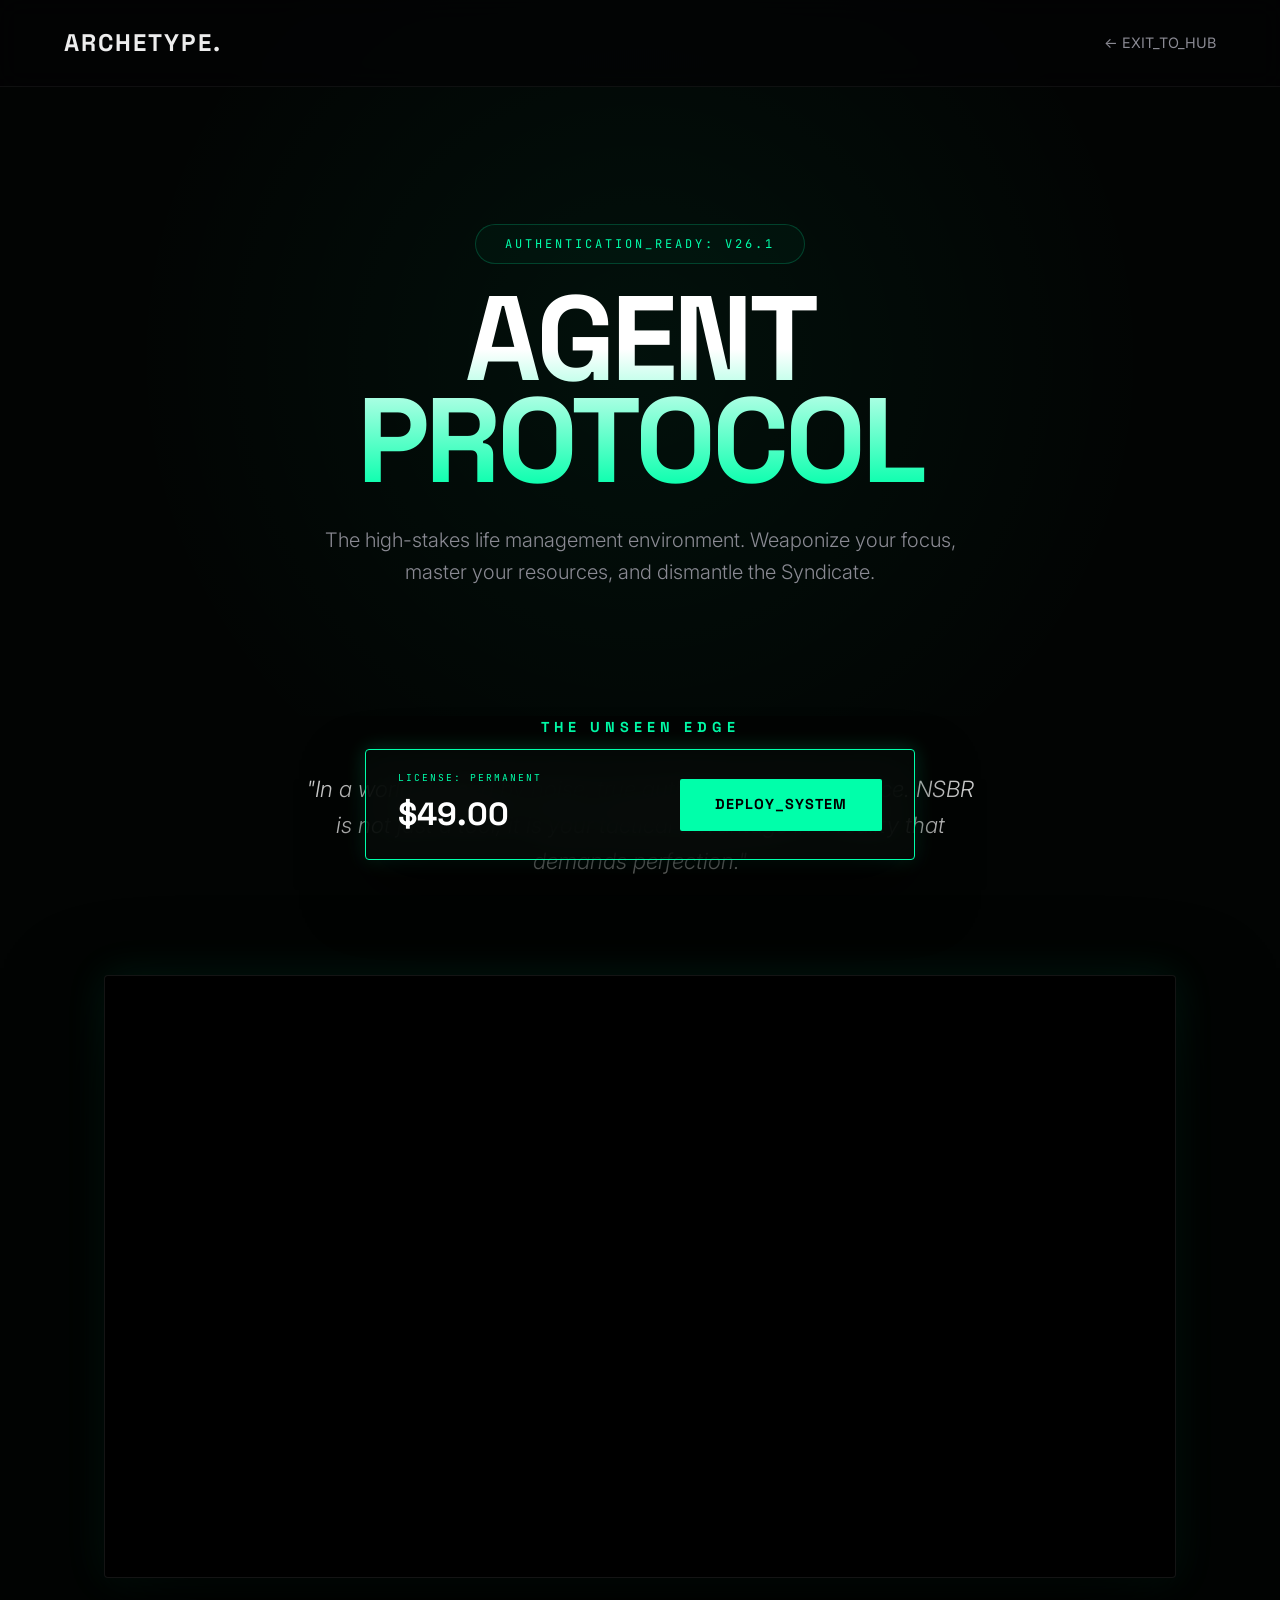
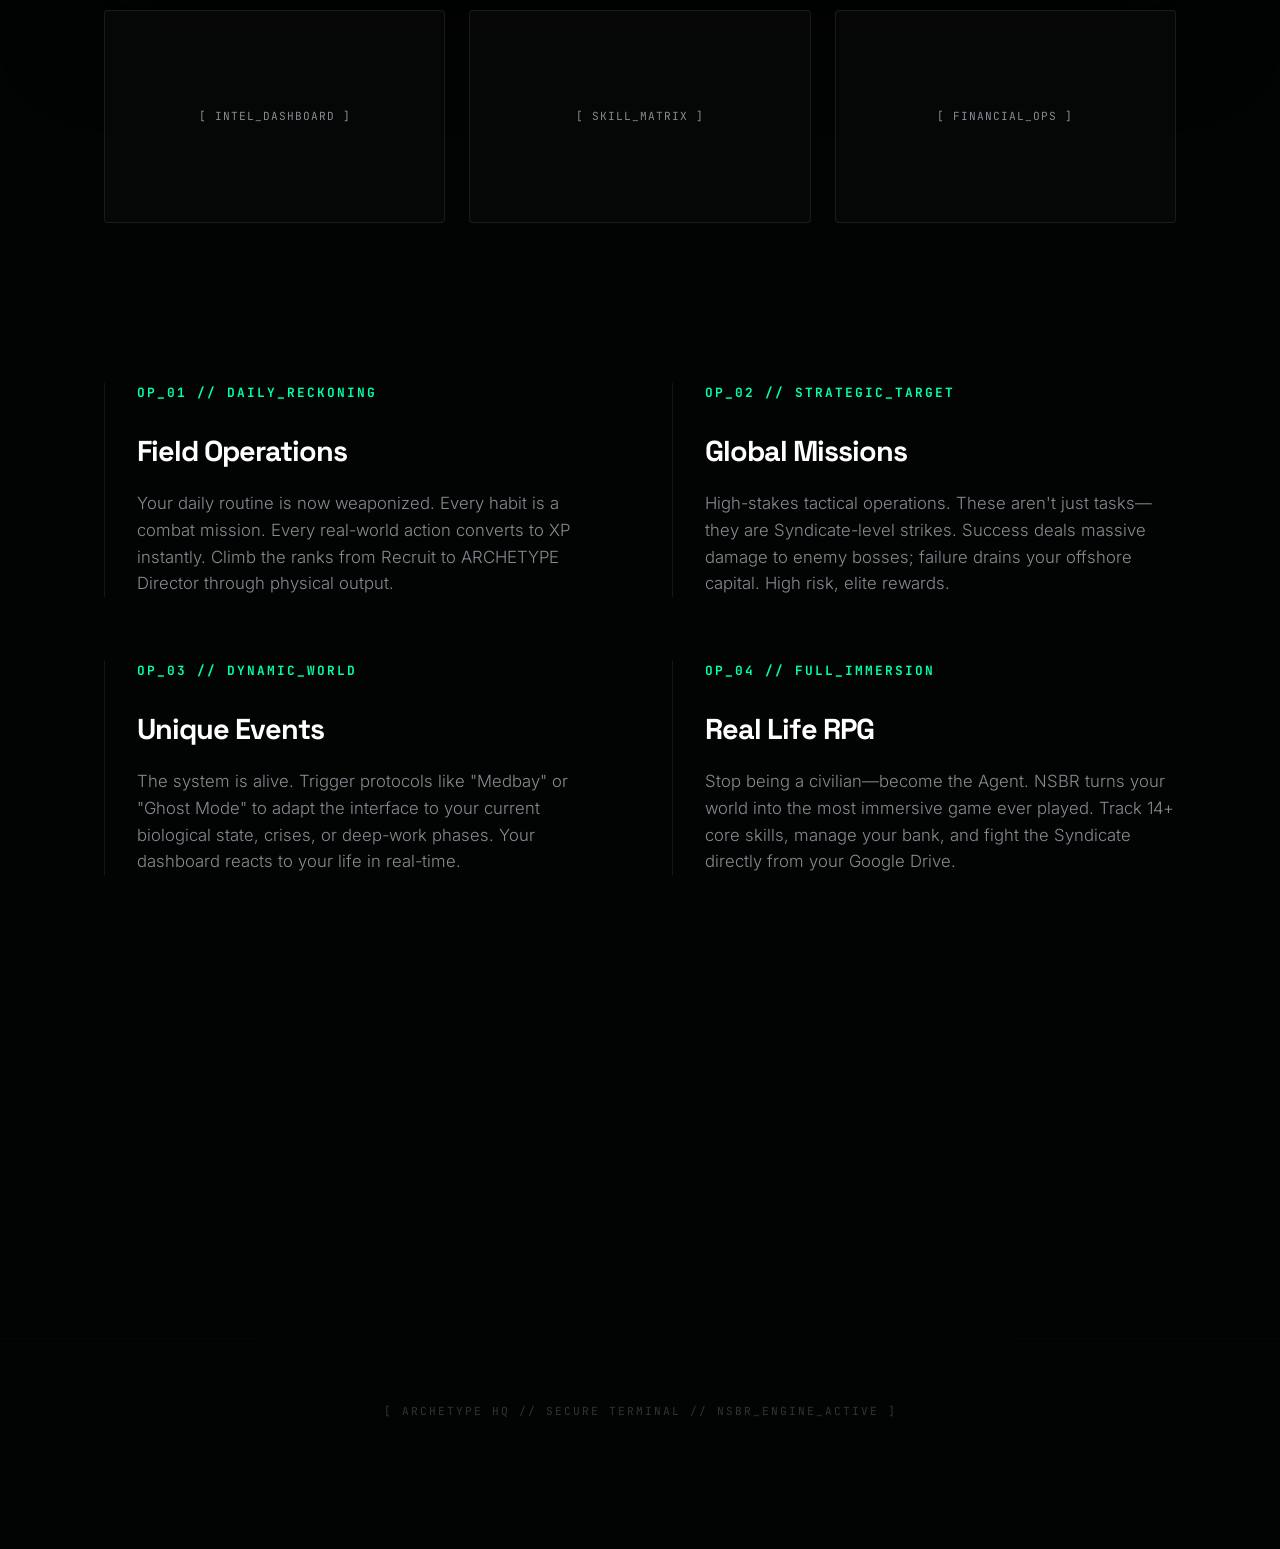
==== commit 3621c54d: "Улучшееное описание" ====
--- a/agent-protocol.html
+++ b/agent-protocol.html
@@ -206,24 +206,24 @@
         <section class="features-section">
             <div class="feat-grid">
                 <div class="feat-item">
-                    <span class="feat-icon">// 01_REALISM</span>
-                    <h3>No Steps Back</h3>
-                    <p>Powered by the NSBR engine. No luck, no bonuses. Every XP point is earned through physical Proof of Work. Real actions, real ranks.</p>
-                </div>
-                <div class="feat-item">
-                    <span class="feat-icon">// 02_STRATEGY</span>
-                    <h3>War Room HUD</h3>
-                    <p>Visualize your progress as a tactical conflict. Deal damage to the Syndicate's core infrastructure by completing your daily objectives.</p>
-                </div>
-                <div class="feat-item">
-                    <span class="feat-icon">// 03_BIOLOGY</span>
-                    <h3>The Medbay</h3>
-                    <p>Acknowledge your human shell. When down, activate Medbay to freeze atrophy and protect your streaks while you recover.</p>
-                </div>
-                <div class="feat-item">
-                    <span class="feat-icon">// 04_WEALTH</span>
-                    <h3>Offshore Bank</h3>
-                    <p>Total asset control. Generate Dm currency through discipline and use it to acquire real-world rewards or system upgrades.</p>
+                    <span class="feat-icon">OP_01 // DAILY_RECKONING</span>
+                    <h3>Field Operations</h3>
+                    <p>Your daily routine is now weaponized. Every habit is a combat mission. Every real-world action converts to XP instantly. Climb the ranks from Recruit to ARCHETYPE Director through physical output.</p>
+                </div>
+                <div class="feat-item">
+                    <span class="feat-icon">OP_02 // STRATEGIC_TARGET</span>
+                    <h3>Global Missions</h3>
+                    <p>High-stakes tactical operations. These aren't just tasks—they are Syndicate-level strikes. Success deals massive damage to enemy bosses; failure drains your offshore capital. High risk, elite rewards.</p>
+                </div>
+                <div class="feat-item">
+                    <span class="feat-icon">OP_03 // DYNAMIC_WORLD</span>
+                    <h3>Unique Events</h3>
+                    <p>The system is alive. Trigger protocols like "Medbay" or "Ghost Mode" to adapt the interface to your current biological state, crises, or deep-work phases. Your dashboard reacts to your life in real-time.</p>
+                </div>
+                <div class="feat-item">
+                    <span class="feat-icon">OP_04 // FULL_IMMERSION</span>
+                    <h3>Real Life RPG</h3>
+                    <p>Stop being a civilian—become the Agent. NSBR turns your world into the most immersive game ever played. Track 14+ core skills, manage your bank, and fight the Syndicate directly from your Google Drive.</p>
                 </div>
             </div>
         </section>
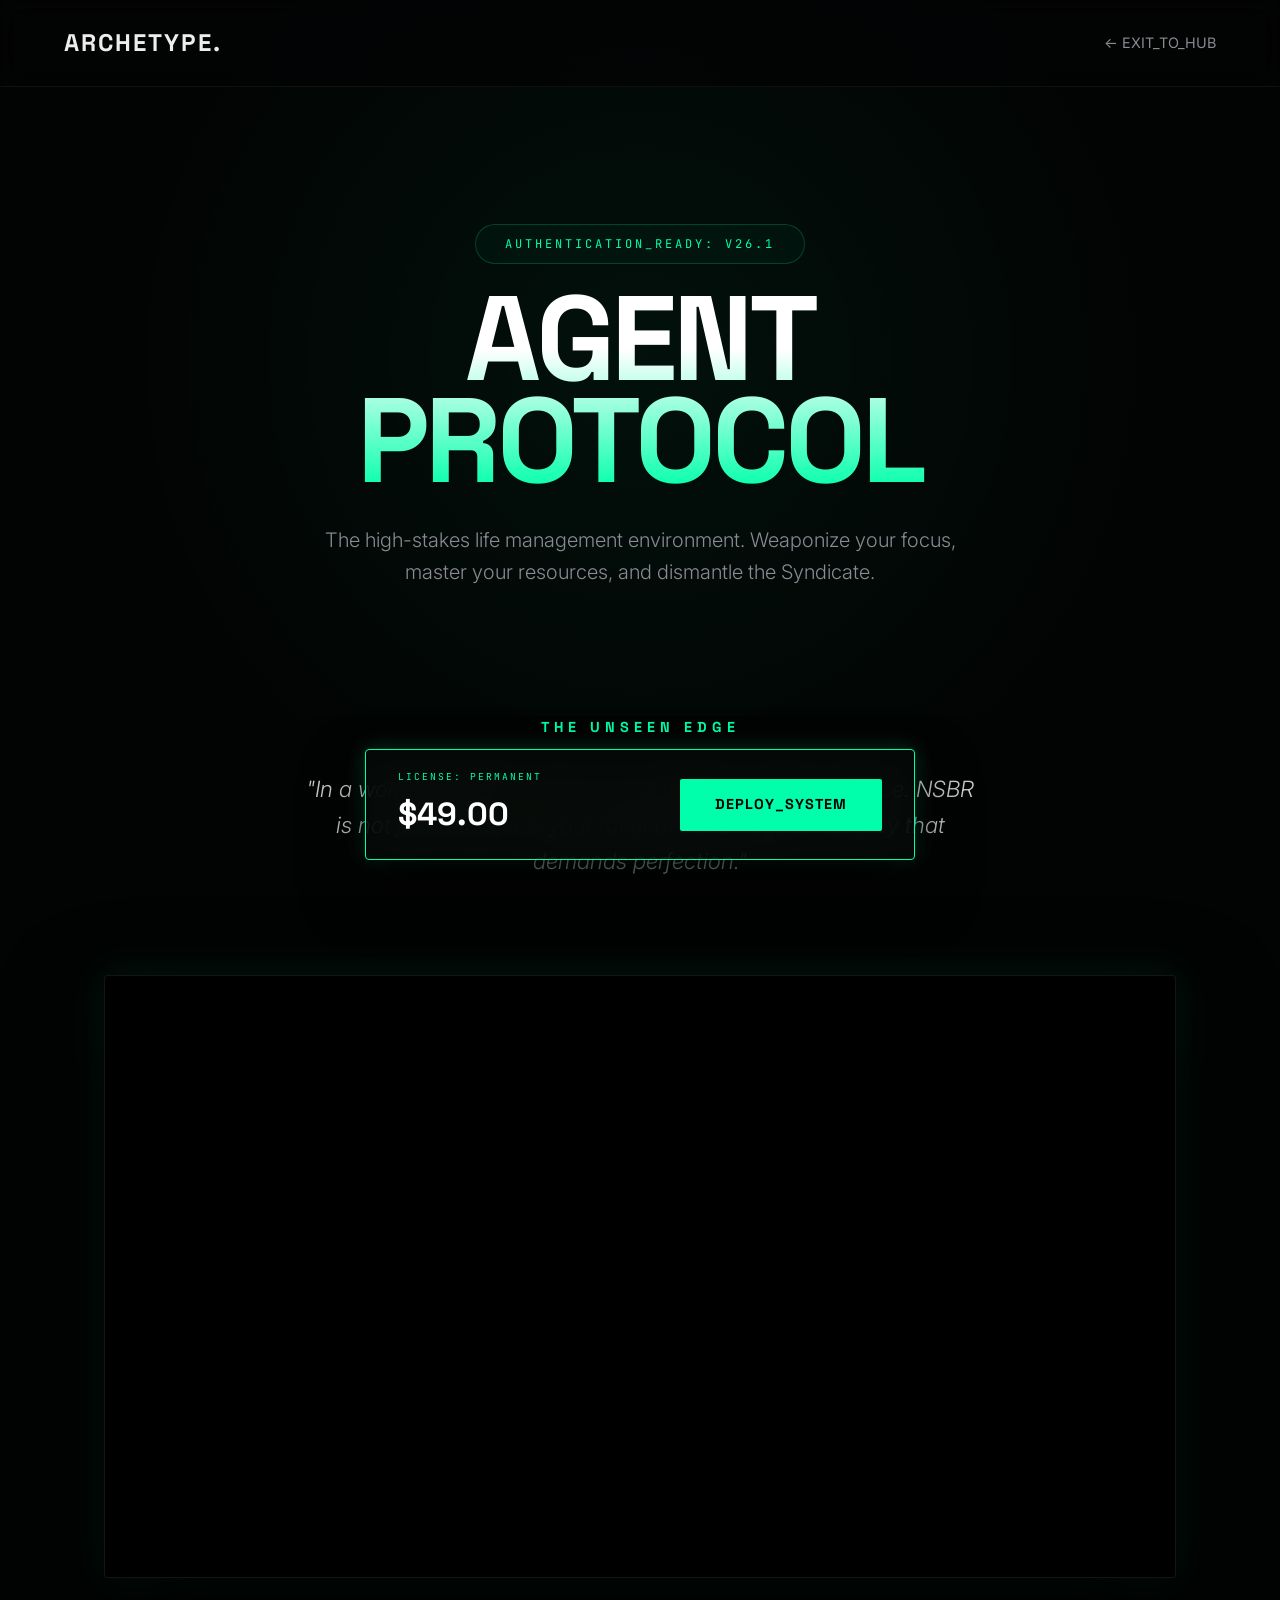
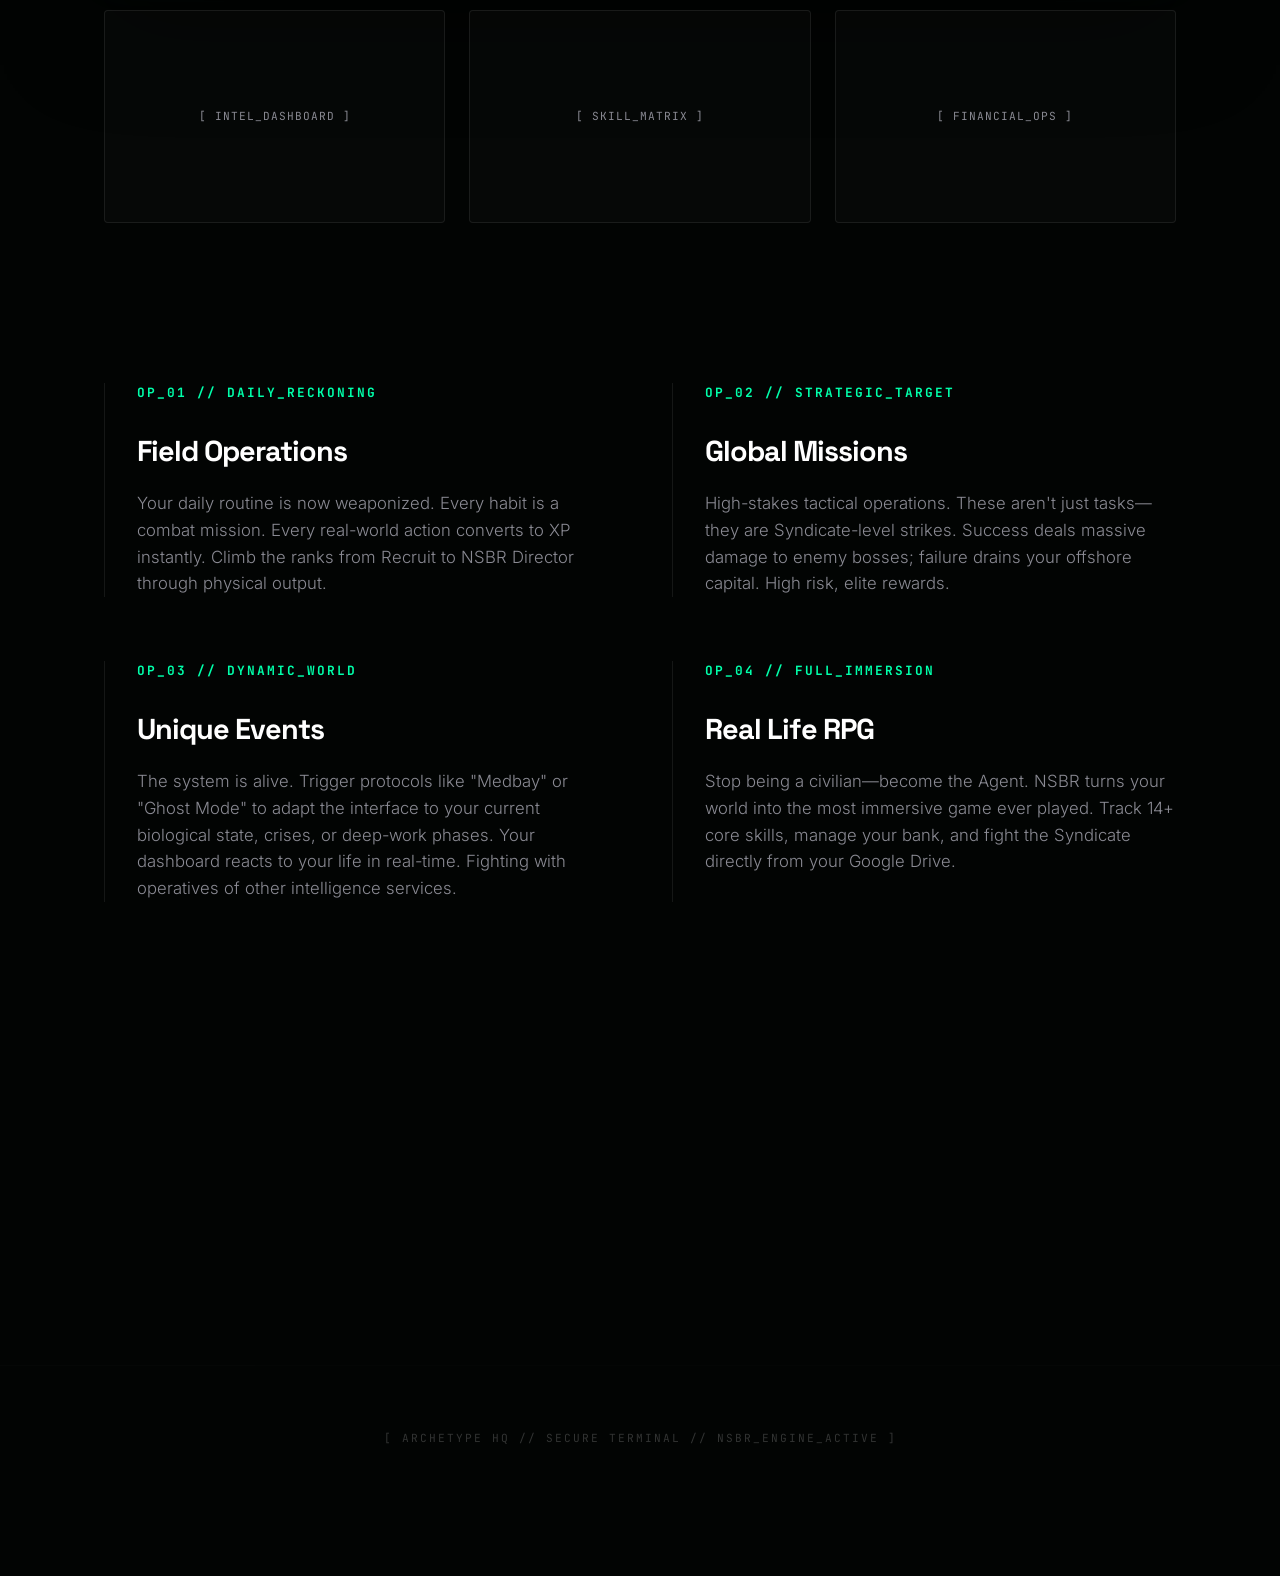
==== commit 34445156: "Мини правки" ====
--- a/agent-protocol.html
+++ b/agent-protocol.html
@@ -208,7 +208,7 @@
                 <div class="feat-item">
                     <span class="feat-icon">OP_01 // DAILY_RECKONING</span>
                     <h3>Field Operations</h3>
-                    <p>Your daily routine is now weaponized. Every habit is a combat mission. Every real-world action converts to XP instantly. Climb the ranks from Recruit to ARCHETYPE Director through physical output.</p>
+                    <p>Your daily routine is now weaponized. Every habit is a combat mission. Every real-world action converts to XP instantly. Climb the ranks from Recruit to NSBR Director through physical output.</p>
                 </div>
                 <div class="feat-item">
                     <span class="feat-icon">OP_02 // STRATEGIC_TARGET</span>
@@ -218,7 +218,7 @@
                 <div class="feat-item">
                     <span class="feat-icon">OP_03 // DYNAMIC_WORLD</span>
                     <h3>Unique Events</h3>
-                    <p>The system is alive. Trigger protocols like "Medbay" or "Ghost Mode" to adapt the interface to your current biological state, crises, or deep-work phases. Your dashboard reacts to your life in real-time.</p>
+                    <p>The system is alive. Trigger protocols like "Medbay" or "Ghost Mode" to adapt the interface to your current biological state, crises, or deep-work phases. Your dashboard reacts to your life in real-time. Fighting with operatives of other intelligence services.</p>
                 </div>
                 <div class="feat-item">
                     <span class="feat-icon">OP_04 // FULL_IMMERSION</span>
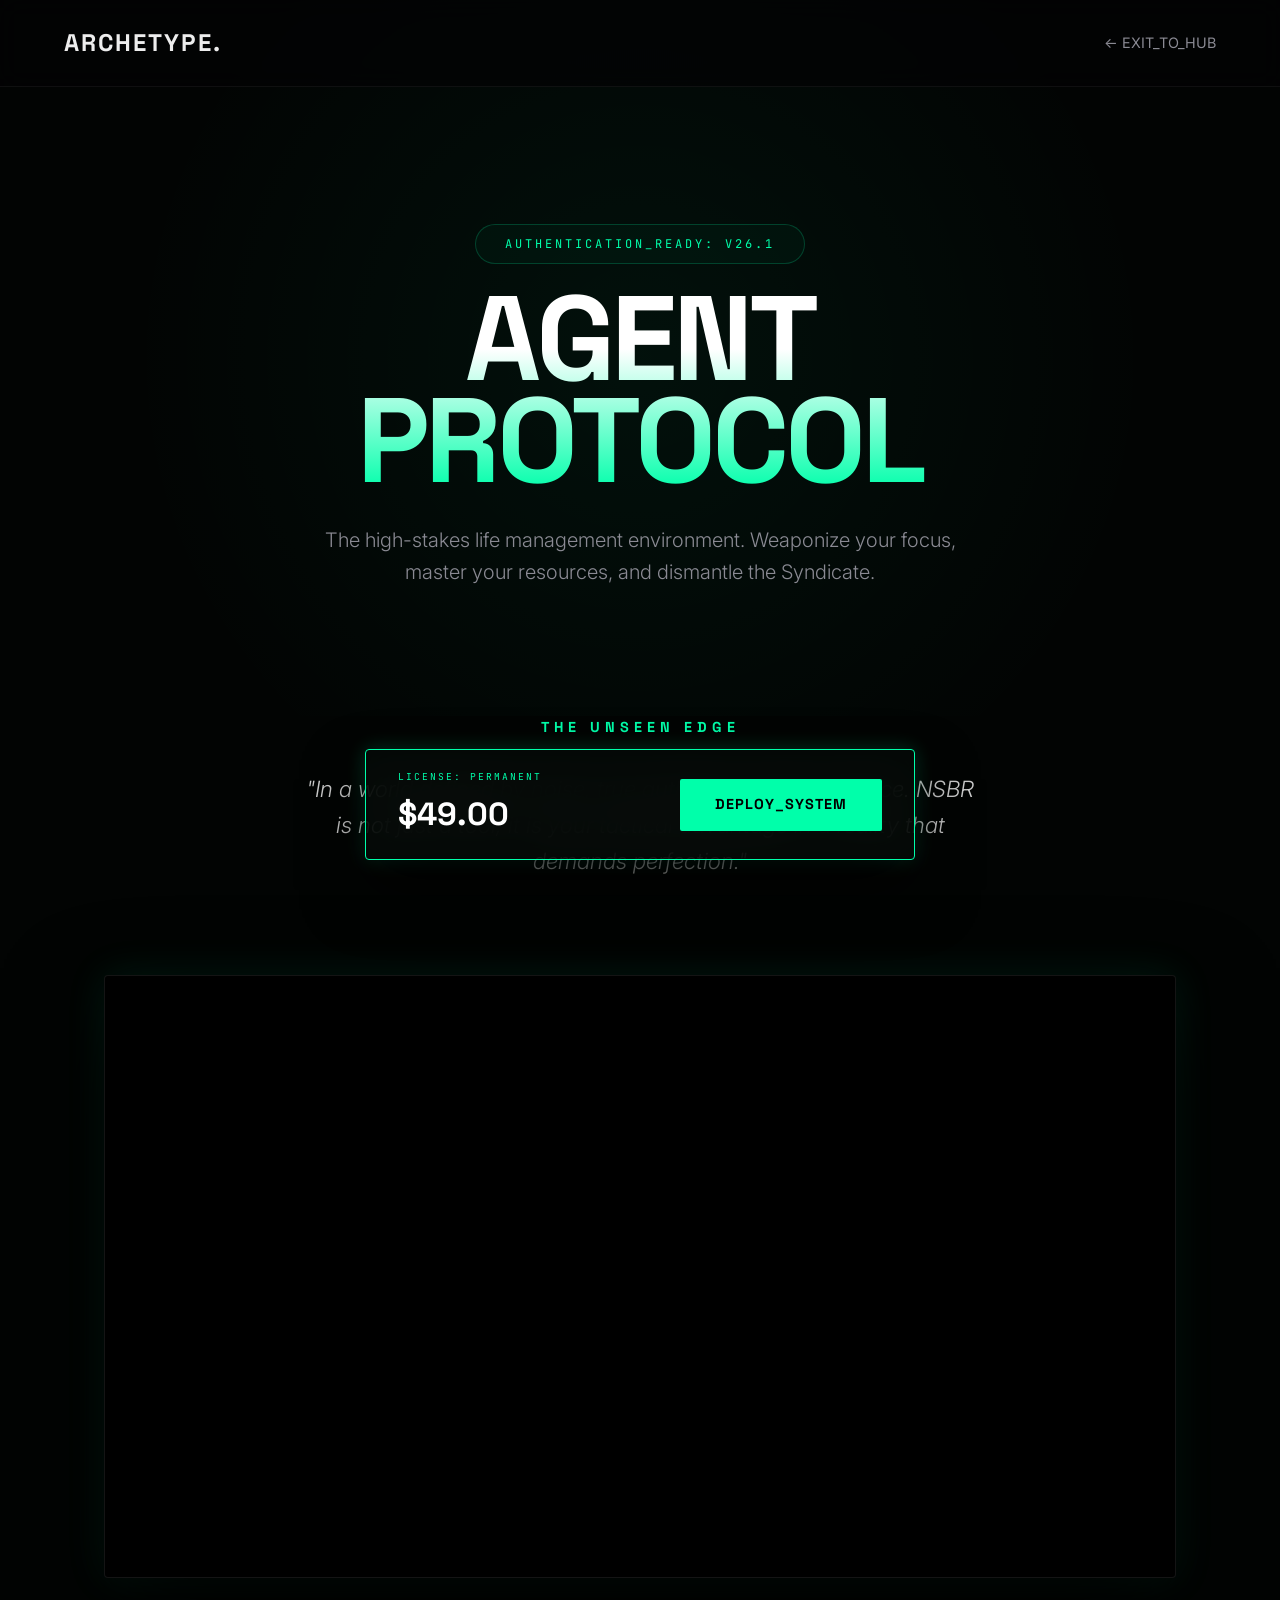
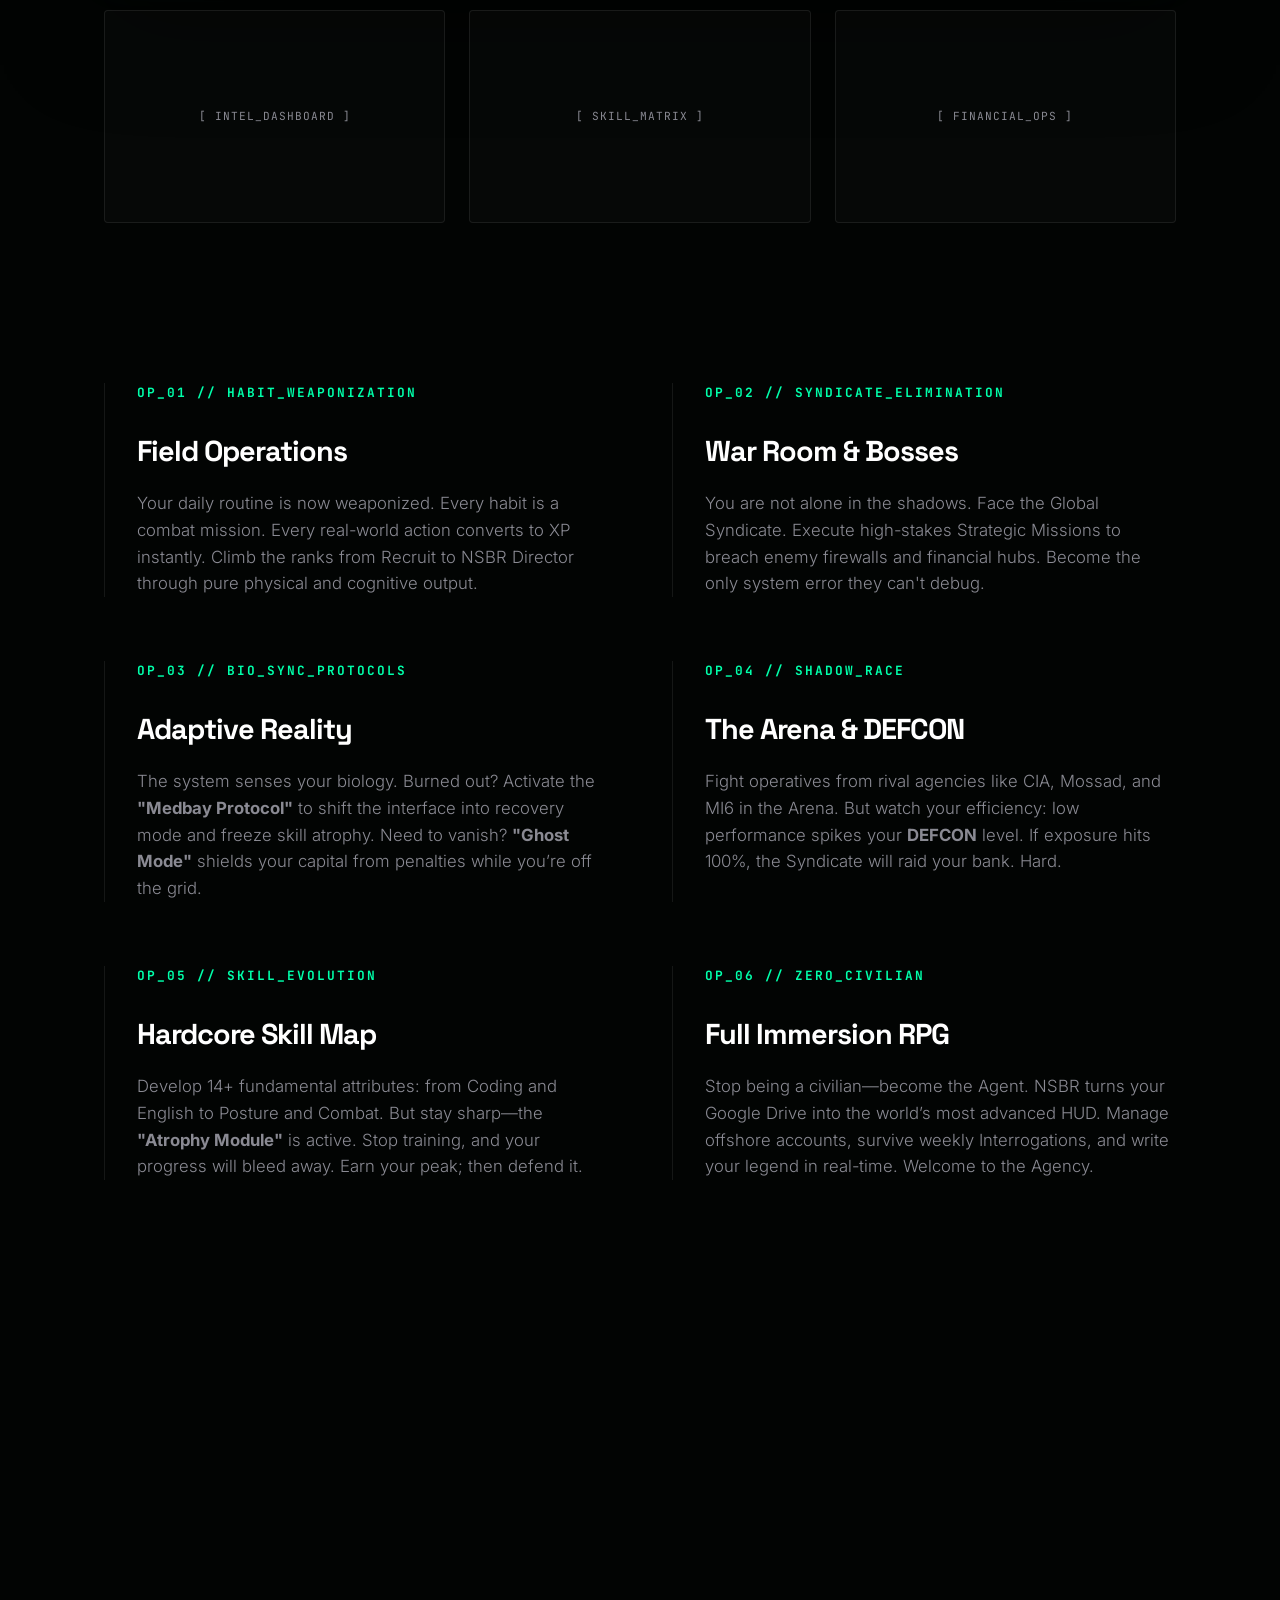
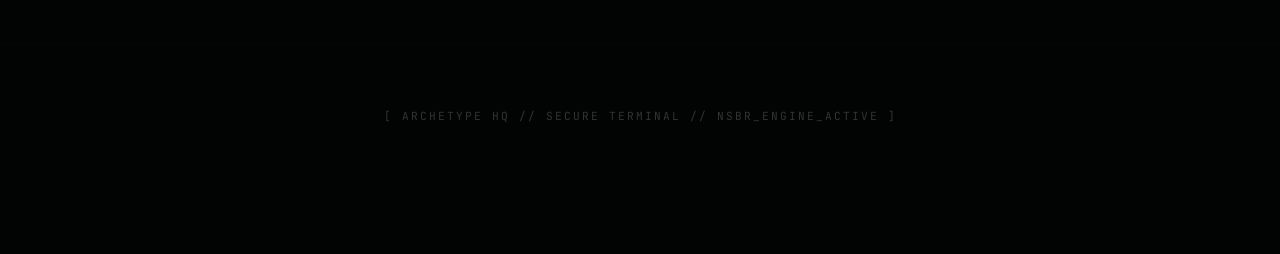
==== commit 9cba48f1: "Улучшения" ====
--- a/agent-protocol.html
+++ b/agent-protocol.html
@@ -204,29 +204,44 @@
         </section>
 
         <section class="features-section">
-            <div class="feat-grid">
-                <div class="feat-item">
-                    <span class="feat-icon">OP_01 // DAILY_RECKONING</span>
-                    <h3>Field Operations</h3>
-                    <p>Your daily routine is now weaponized. Every habit is a combat mission. Every real-world action converts to XP instantly. Climb the ranks from Recruit to NSBR Director through physical output.</p>
-                </div>
-                <div class="feat-item">
-                    <span class="feat-icon">OP_02 // STRATEGIC_TARGET</span>
-                    <h3>Global Missions</h3>
-                    <p>High-stakes tactical operations. These aren't just tasks—they are Syndicate-level strikes. Success deals massive damage to enemy bosses; failure drains your offshore capital. High risk, elite rewards.</p>
-                </div>
-                <div class="feat-item">
-                    <span class="feat-icon">OP_03 // DYNAMIC_WORLD</span>
-                    <h3>Unique Events</h3>
-                    <p>The system is alive. Trigger protocols like "Medbay" or "Ghost Mode" to adapt the interface to your current biological state, crises, or deep-work phases. Your dashboard reacts to your life in real-time. Fighting with operatives of other intelligence services.</p>
-                </div>
-                <div class="feat-item">
-                    <span class="feat-icon">OP_04 // FULL_IMMERSION</span>
-                    <h3>Real Life RPG</h3>
-                    <p>Stop being a civilian—become the Agent. NSBR turns your world into the most immersive game ever played. Track 14+ core skills, manage your bank, and fight the Syndicate directly from your Google Drive.</p>
-                </div>
-            </div>
-        </section>
+    <div class="feat-grid">
+        <div class="feat-item">
+            <span class="feat-icon">OP_01 // HABIT_WEAPONIZATION</span>
+            <h3>Field Operations</h3>
+            <p>Your daily routine is now weaponized. Every habit is a combat mission. Every real-world action converts to XP instantly. Climb the ranks from Recruit to NSBR Director through pure physical and cognitive output.</p>
+        </div>
+
+        <div class="feat-item">
+            <span class="feat-icon">OP_02 // SYNDICATE_ELIMINATION</span>
+            <h3>War Room & Bosses</h3>
+            <p>You are not alone in the shadows. Face the Global Syndicate. Execute high-stakes Strategic Missions to breach enemy firewalls and financial hubs. Become the only system error they can't debug.</p>
+        </div>
+
+        <div class="feat-item">
+            <span class="feat-icon">OP_03 // BIO_SYNC_PROTOCOLS</span>
+            <h3>Adaptive Reality</h3>
+            <p>The system senses your biology. Burned out? Activate the <b>"Medbay Protocol"</b> to shift the interface into recovery mode and freeze skill atrophy. Need to vanish? <b>"Ghost Mode"</b> shields your capital from penalties while you’re off the grid.</p>
+        </div>
+
+        <div class="feat-item">
+            <span class="feat-icon">OP_04 // SHADOW_RACE</span>
+            <h3>The Arena & DEFCON</h3>
+            <p>Fight operatives from rival agencies like CIA, Mossad, and MI6 in the Arena. But watch your efficiency: low performance spikes your <b>DEFCON</b> level. If exposure hits 100%, the Syndicate will raid your bank. Hard.</p>
+        </div>
+
+        <div class="feat-item">
+            <span class="feat-icon">OP_05 // SKILL_EVOLUTION</span>
+            <h3>Hardcore Skill Map</h3>
+            <p>Develop 14+ fundamental attributes: from Coding and English to Posture and Combat. But stay sharp—the <b>"Atrophy Module"</b> is active. Stop training, and your progress will bleed away. Earn your peak; then defend it.</p>
+        </div>
+
+        <div class="feat-item">
+            <span class="feat-icon">OP_06 // ZERO_CIVILIAN</span>
+            <h3>Full Immersion RPG</h3>
+            <p>Stop being a civilian—become the Agent. NSBR turns your Google Drive into the world’s most advanced HUD. Manage offshore accounts, survive weekly Interrogations, and write your legend in real-time. Welcome to the Agency.</p>
+        </div>
+    </div>
+</section>
 
         <div class="buy-bar">
             <div class="price-info">
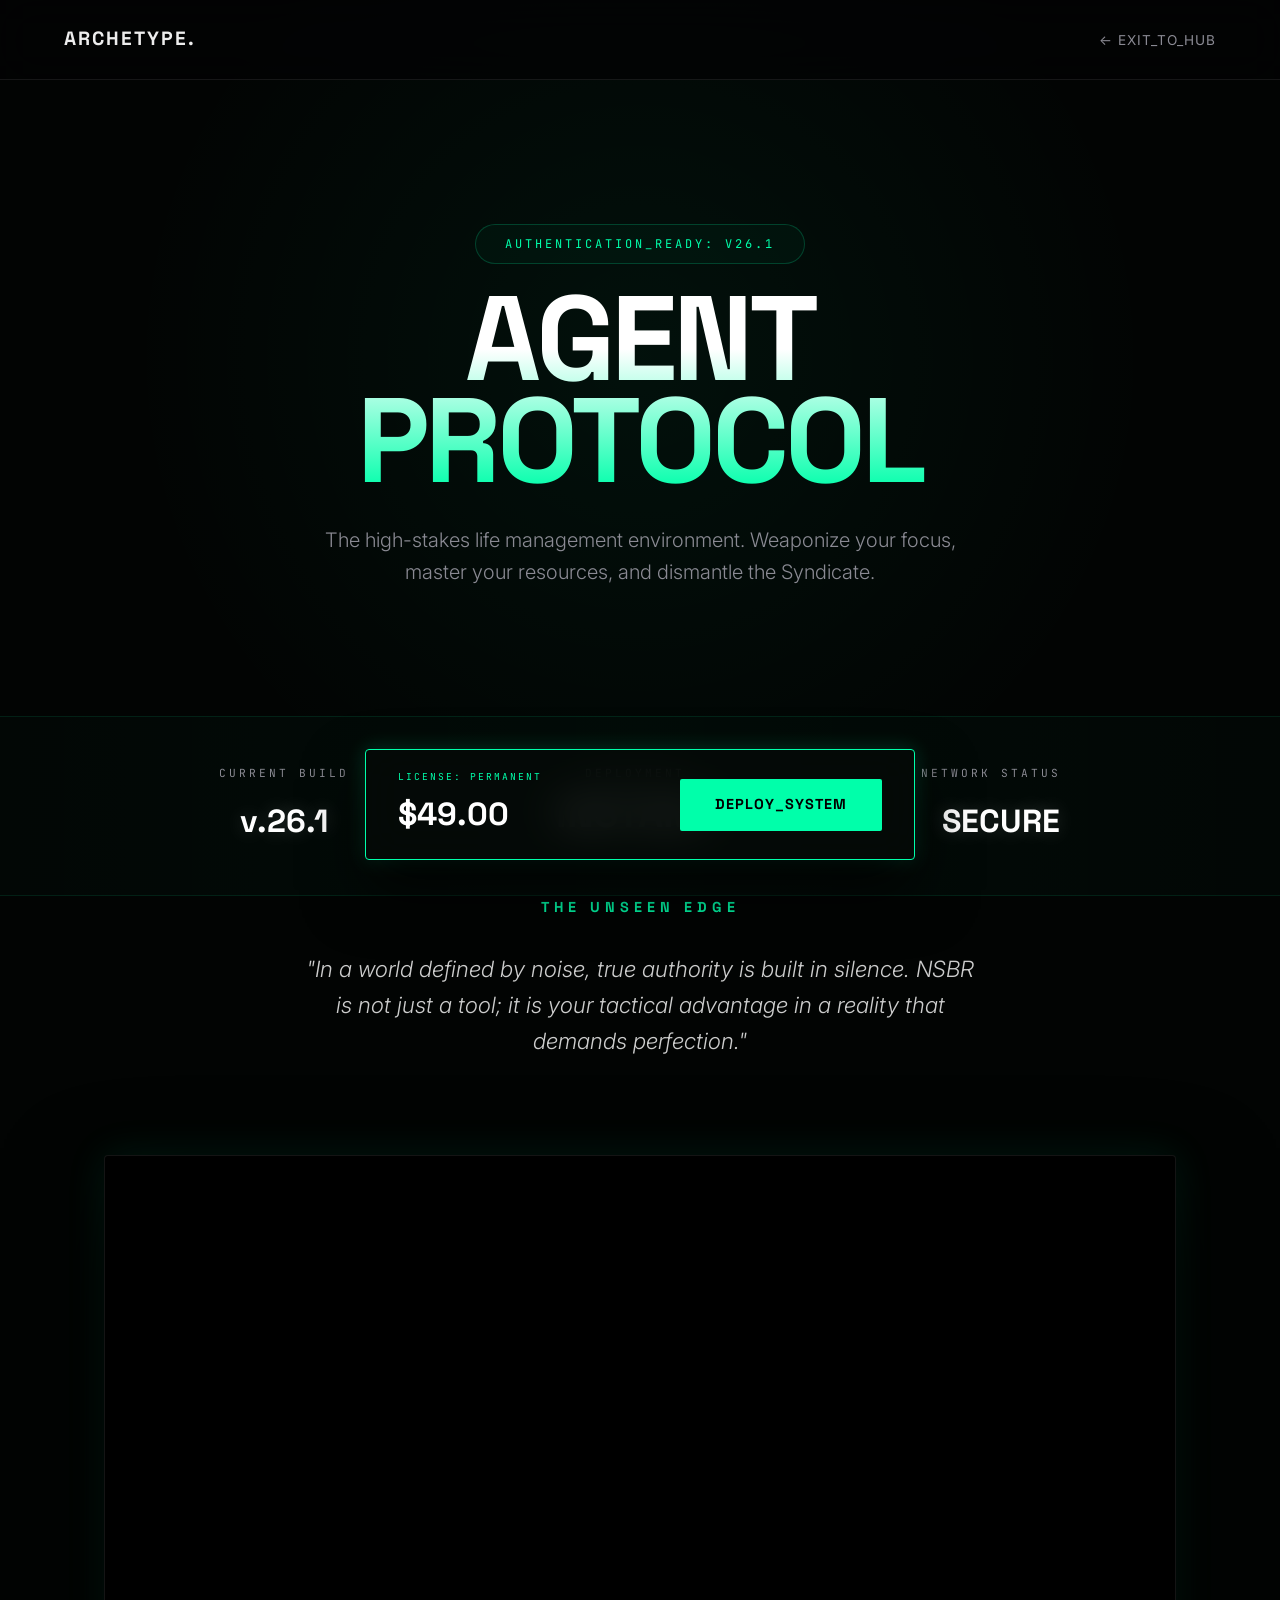
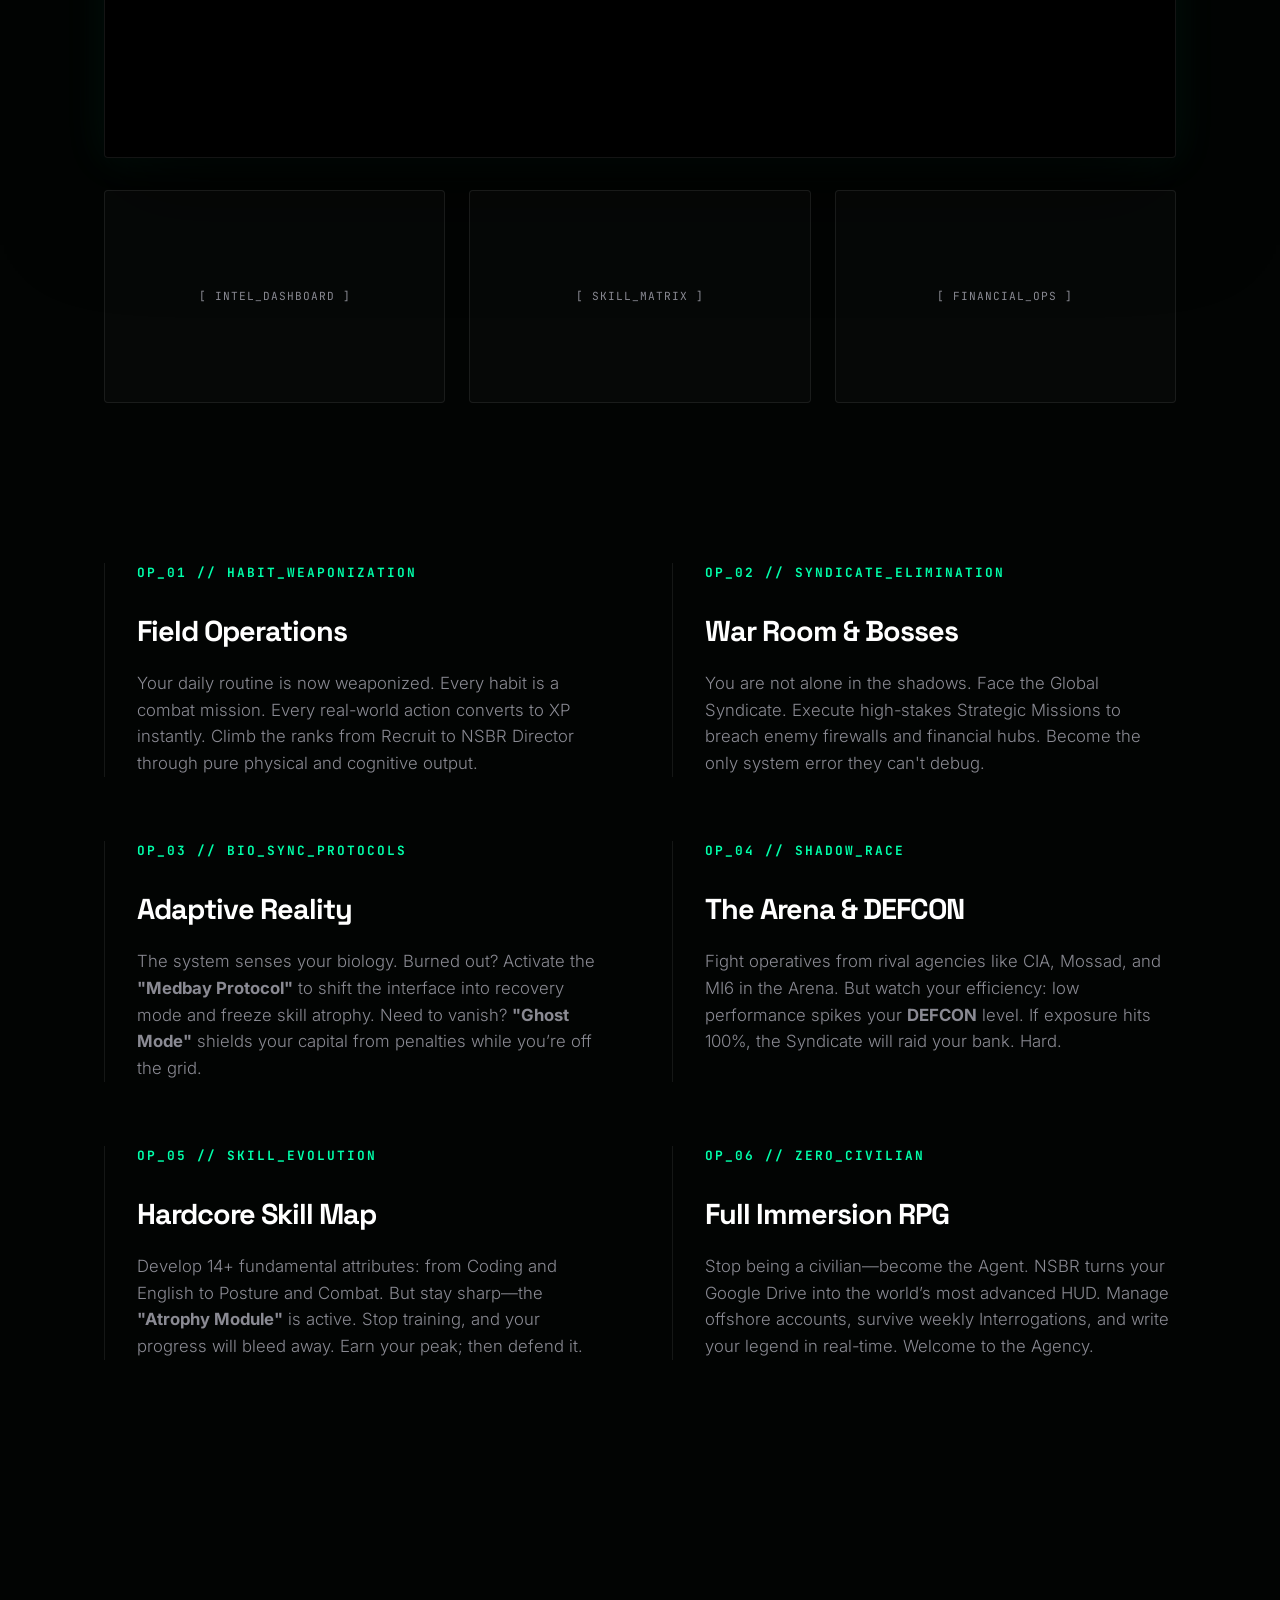
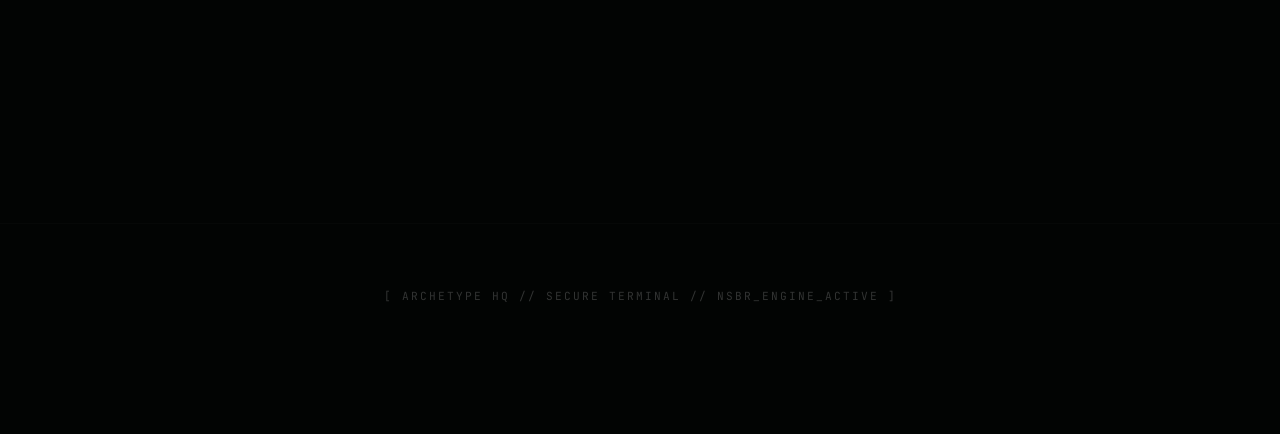
==== commit 1d9189bc: "Обнова" ====
--- a/agent-protocol.html
+++ b/agent-protocol.html
@@ -186,7 +186,44 @@
                 The high-stakes life management environment. Weaponize your focus, master your resources, and dismantle the Syndicate.
             </p>
         </section>
-
+<section class="theme-cyber" style="border-top: 1px solid rgba(0, 255, 170, 0.1); border-bottom: 1px solid rgba(0, 255, 170, 0.1); background: linear-gradient(90deg, rgba(0,255,170,0.01) 0%, rgba(0,255,170,0.03) 50%, rgba(0,255,170,0.01) 100%); padding: 3rem 5%; position: relative; overflow: hidden;">
+        
+        <div style="position: absolute; top: 0; left: 0; width: 100%; height: 1px; background: linear-gradient(90deg, transparent, var(--card-accent), transparent); opacity: 0.5;"></div>
+
+        <div style="max-width: 1000px; margin: 0 auto; display: flex; justify-content: space-around; flex-wrap: wrap; gap: 3rem; text-align: center;">
+            
+            <div>
+                <span style="font-family: 'JetBrains Mono', monospace; font-size: 0.7rem; color: var(--text-muted); text-transform: uppercase; letter-spacing: 3px; display: block; margin-bottom: 0.8rem;">Current Build</span>
+                <div style="font-family: 'Space Grotesk', sans-serif; font-size: 2rem; font-weight: 700; color: #fff; text-shadow: 0 0 20px rgba(255,255,255,0.2);">
+                    v.26.1
+                </div>
+            </div>
+
+            <div style="position: relative;">
+                <span style="font-family: 'JetBrains Mono', monospace; font-size: 0.7rem; color: var(--card-accent); text-transform: uppercase; letter-spacing: 3px; display: block; margin-bottom: 0.8rem;">Deployment</span>
+                <div style="font-family: 'Space Grotesk', sans-serif; font-size: 2.5rem; font-weight: 700; color: var(--card-accent); text-shadow: 0 0 30px var(--card-glow); line-height: 0.9;">
+                    INSTANT
+                </div>
+            </div>
+
+            <div>
+                <span style="font-family: 'JetBrains Mono', monospace; font-size: 0.7rem; color: var(--text-muted); text-transform: uppercase; letter-spacing: 3px; display: block; margin-bottom: 0.8rem;">Network Status</span>
+                <div style="font-family: 'Space Grotesk', sans-serif; font-size: 2rem; font-weight: 700; color: #fff; display: flex; align-items: center; justify-content: center; gap: 12px; text-shadow: 0 0 20px rgba(255,255,255,0.2);">
+                    <div style="width: 8px; height: 8px; background: var(--card-accent); border-radius: 50%; box-shadow: 0 0 15px var(--card-accent); animation: pulse 2s infinite;"></div>
+                    SECURE
+                </div>
+            </div>
+
+        </div>
+    </section>
+
+    <style>
+        @keyframes pulse {
+            0% { transform: scale(1); opacity: 1; }
+            50% { transform: scale(1.5); opacity: 0.5; }
+            100% { transform: scale(1); opacity: 1; }
+        }
+    </style>
         <section class="mission-intel">
             <h2>The Unseen Edge</h2>
             <p>"In a world defined by noise, true authority is built in silence. NSBR is not just a tool; it is your tactical advantage in a reality that demands perfection."</p>
--- a/style.css
+++ b/style.css
@@ -3,22 +3,24 @@
     --bg-color: #030305;
     --text-main: #ededed;
     --text-muted: #8a8a93;
-    --accent-color: #ffffff; /* Главный цвет по умолчанию */
+    --accent-color: #ffffff;
     --accent-glow: rgba(255, 255, 255, 0.15);
+    --glass-bg: rgba(255, 255, 255, 0.02);
+    --glass-border: rgba(255, 255, 255, 0.08);
 }
 
 /* 🟢 ТЕМА: Секретный Агент / Кибер */
 .theme-cyber {
-    --bg-color: #050a08;
     --accent-color: #00ffaa;
     --accent-glow: rgba(0, 255, 170, 0.2);
+    --card-hover-bg: rgba(0, 255, 170, 0.03);
 }
 
 /* 🟡 ТЕМА: Темное Фэнтези / RPG */
 .theme-rpg {
-    --bg-color: #0a0705;
     --accent-color: #d4af37;
-    --accent-glow: rgba(212, 175, 55, 0.15);
+    --accent-glow: rgba(212, 175, 55, 0.2);
+    --card-hover-bg: rgba(212, 175, 55, 0.03);
 }
 
 * {
@@ -26,6 +28,7 @@
     padding: 0;
     box-sizing: border-box;
     scroll-behavior: smooth;
+    -webkit-font-smoothing: antialiased;
 }
 
 body {
@@ -34,21 +37,20 @@
     font-family: 'Inter', sans-serif;
     line-height: 1.6;
     overflow-x: hidden;
-    transition: background-color 0.5s ease; /* Плавное переключение фона */
-}
-
-/* Заголовки в стиле Tech/Y2K */
-h1, h2, h3, .logo, .stat-number {
+}
+
+/* Заголовки */
+h1, h2, h3, .logo, .stat-number, .price {
     font-family: 'Space Grotesk', sans-serif;
 }
 
-/* Эффект шума */
+/* Эффект атмосферного шума */
 .noise {
     position: fixed;
     top: 0; left: 0; width: 100vw; height: 100vh;
     pointer-events: none;
     z-index: 9999;
-    opacity: 0.04;
+    opacity: 0.03;
     background-image: url('https://upload.wikimedia.org/wikipedia/commons/7/76/1k_Dissolve_Noise_Texture.png');
 }
 
@@ -60,300 +62,217 @@
     justify-content: space-between;
     align-items: center;
     padding: 1.5rem 5%;
-    background: rgba(3, 3, 5, 0.7);
-    backdrop-filter: blur(12px);
-    -webkit-backdrop-filter: blur(12px);
-    border-bottom: 1px solid rgba(255, 255, 255, 0.05);
+    background: rgba(3, 3, 5, 0.75);
+    backdrop-filter: blur(20px);
+    -webkit-backdrop-filter: blur(20px);
+    border-bottom: 1px solid var(--glass-border);
     z-index: 1000;
 }
 
-.logo {
-    font-size: 1.5rem;
-    font-weight: 700;
-    letter-spacing: 2px;
-}
-
-.nav-links {
-    list-style: none;
-    display: flex;
-    gap: 2rem;
-}
-
-.nav-links a {
-    text-decoration: none;
-    color: var(--text-muted);
-    font-size: 0.9rem;
-    transition: color 0.3s;
-}
-
-.nav-links a:hover {
-    color: var(--text-main);
-}
-
-/* Главный экран */
+.logo { font-size: 1.2rem; font-weight: 700; letter-spacing: 2px; }
+.nav-links { list-style: none; display: flex; gap: 2.5rem; }
+.nav-links a { text-decoration: none; color: var(--text-muted); font-size: 0.85rem; text-transform: uppercase; letter-spacing: 1px; transition: color 0.3s; }
+.nav-links a:hover { color: var(--accent-color); }
+
+/* Главный экран (Hero) */
 .hero {
     min-height: 100vh;
-    display: flex;
-    justify-content: center;
-    align-items: center;
-    text-align: center;
-    position: relative;
-    padding: 0 5%;
-}
-
-.hero-content {
-    position: relative;
-    z-index: 2;
-    max-width: 800px;
-}
+    display: flex; justify-content: center; align-items: center;
+    text-align: center; position: relative; padding: 0 5%;
+}
+.hero-content { position: relative; z-index: 2; max-width: 800px; }
 
 .badge {
     display: inline-block;
-    padding: 0.4rem 1rem;
-    border: 1px solid rgba(255,255,255,0.1);
+    padding: 0.5rem 1.5rem;
+    border: 1px solid var(--glass-border);
     border-radius: 50px;
-    font-size: 0.8rem;
+    font-size: 0.75rem;
     color: var(--text-muted);
     margin-bottom: 2rem;
     text-transform: uppercase;
-    letter-spacing: 1px;
+    letter-spacing: 2px;
+    background: var(--glass-bg);
 }
 
 .hero h1 {
-    font-size: 5.5rem;
-    line-height: 1.1;
+    font-size: clamp(3.5rem, 10vw, 6.5rem);
+    line-height: 0.9;
     font-weight: 700;
-    letter-spacing: -2px;
+    letter-spacing: -3px;
     margin-bottom: 1.5rem;
-    background: linear-gradient(180deg, #ffffff 0%, #666666 100%);
+    background: linear-gradient(180deg, #ffffff 30%, rgba(255,255,255,0.3) 100%);
     -webkit-background-clip: text;
     -webkit-text-fill-color: transparent;
-    background-clip: text;
-}
-
-.hero p {
-    font-size: 1.2rem;
-    color: var(--text-muted);
-    margin-bottom: 3rem;
-    max-width: 600px;
-    margin-left: auto;
-    margin-right: auto;
-}
-
-/* Фоновое свечение на главном экране */
+}
+.hero p { font-size: 1.2rem; font-weight: 300; color: var(--text-muted); margin: 0 auto 3rem; max-width: 600px; }
+
 .hero-glow {
-    position: absolute;
-    width: 600px;
-    height: 600px;
-    background: radial-gradient(circle, rgba(255,255,255,0.03) 0%, rgba(0,0,0,0) 70%);
-    top: 50%;
-    left: 50%;
-    transform: translate(-50%, -50%);
-    z-index: 1;
-    pointer-events: none;
-}
-
-/* Кнопки (Обновлено для Хамелеона) */
+    position: absolute; width: 50vw; height: 50vw;
+    background: radial-gradient(circle, rgba(255,255,255,0.05) 0%, transparent 60%);
+    top: 50%; left: 50%; transform: translate(-50%, -50%);
+    z-index: 1; pointer-events: none; filter: blur(50px);
+}
+
+/* Кнопки */
 .btn-primary, .btn-buy {
-    text-decoration: none;
+    text-decoration: none; background: #fff; color: #000;
+    padding: 1.2rem 3rem; border-radius: 2px;
+    font-weight: 700; font-family: 'Space Grotesk', sans-serif;
+    text-transform: uppercase; letter-spacing: 1px; font-size: 0.9rem;
+    transition: all 0.4s cubic-bezier(0.165, 0.84, 0.44, 1);
+    display: inline-block;
+}
+.btn-primary:hover, .btn-buy:hover {
     background: var(--accent-color);
-    color: #000;
-    padding: 1rem 2.5rem;
-    border-radius: 4px;
-    font-weight: 600;
-    font-family: 'Space Grotesk', sans-serif;
-    transition: all 0.3s ease;
-    display: inline-block;
-    box-shadow: 0 0 10px var(--accent-glow);
-}
-
-.btn-primary:hover, .btn-buy:hover {
-    box-shadow: 0 0 25px var(--accent-glow);
-    transform: translateY(-2px);
-    opacity: 0.9;
-}
-
-.btn-buy {
-    padding: 0.5rem 1.5rem;
-    font-size: 0.9rem;
-}
-
-/* Блок ЛОРА / Философии */
-.philosophy {
-    padding: 8rem 5%;
-    border-top: 1px solid rgba(255,255,255,0.05);
-}
-
-.philosophy-grid {
-    max-width: 1200px;
-    margin: 0 auto;
-    display: grid;
-    grid-template-columns: 1fr 1fr;
-    gap: 4rem;
-    align-items: center;
-}
-
-.lore-text h2 {
-    font-size: 2.5rem;
-    margin-bottom: 1.5rem;
-    line-height: 1.2;
-}
-
-.lore-text p {
-    color: var(--text-muted);
-    font-size: 1.1rem;
-}
-
-.lore-stats {
-    display: flex;
-    flex-direction: column;
-    gap: 2rem;
-    border-left: 1px solid rgba(255,255,255,0.1);
-    padding-left: 3rem;
-}
-
-.stat-number {
-    display: block;
-    font-size: 3rem;
-    color: rgba(255,255,255,0.2);
-    line-height: 1;
-}
-
-.stat-label {
-    font-size: 0.9rem;
-    color: var(--text-main);
-    text-transform: uppercase;
-    letter-spacing: 1px;
-}
-
-/* Витрина */
-.showcase {
-    padding: 5rem 5% 10rem;
-    max-width: 1200px;
-    margin: 0 auto;
-}
-
-.section-header {
-    margin-bottom: 4rem;
-}
-
-.section-header h2 {
-    font-size: 3rem;
-}
-
-.section-header p {
-    color: var(--text-muted);
-}
-
-.grid {
-    display: grid;
-    grid-template-columns: repeat(auto-fit, minmax(350px, 1fr));
-    gap: 2.5rem;
-}
-
-/* Карточки с базой для "Хамелеона" */
+    box-shadow: 0 0 30px var(--accent-glow);
+    transform: translateY(-3px);
+}
+.btn-buy { padding: 0.8rem 2rem; font-size: 0.8rem; background: transparent; border: 1px solid var(--glass-border); color: #fff; }
+.card:hover .btn-buy { border-color: var(--accent-color); color: var(--accent-color); }
+.btn-buy:hover { background: var(--accent-color) !important; color: #000 !important; }
+
+/* Философия / Манифест */
+.philosophy { padding: 10rem 5%; border-top: 1px solid var(--glass-border); }
+.philosophy-grid { max-width: 1200px; margin: 0 auto; display: grid; grid-template-columns: 1fr 1fr; gap: 6rem; align-items: center; }
+.lore-text h2 { font-size: 3rem; margin-bottom: 1.5rem; line-height: 1.1; letter-spacing: -1px; }
+.lore-text p { color: var(--text-muted); font-size: 1.1rem; font-weight: 300; }
+.lore-stats { display: flex; flex-direction: column; gap: 3rem; border-left: 1px solid var(--glass-border); padding-left: 4rem; }
+.stat-number { font-size: 3.5rem; color: rgba(255,255,255,0.1); line-height: 0.8; margin-bottom: 0.5rem; }
+.stat-label { font-size: 0.85rem; color: var(--accent-color); text-transform: uppercase; letter-spacing: 2px; }
+
+/* Витрина Товаров (Элитный Магазин) */
+.showcase { padding: 8rem 5% 12rem; max-width: 1300px; margin: 0 auto; }
+.section-header { margin-bottom: 5rem; text-align: center; }
+.section-header h2 { font-size: 3.5rem; margin-bottom: 1rem; letter-spacing: -2px; }
+.section-header p { color: var(--text-muted); font-weight: 300; font-size: 1.1rem; }
+
+.grid { display: grid; grid-template-columns: repeat(auto-fit, minmax(450px, 1fr)); gap: 3rem; }
+
+/* Улучшенные Карточки Товаров */
 .card {
-    background: #0a0a0c;
-    border: 1px solid rgba(255,255,255,0.05);
-    border-radius: 8px;
+    background: var(--glass-bg);
+    border: 1px solid var(--glass-border);
+    border-radius: 6px;
     overflow: hidden;
-    transition: all 0.4s ease;
+    transition: all 0.5s cubic-bezier(0.19, 1, 0.22, 1);
+    display: flex; flex-direction: column;
+}
+
+.card:hover { transform: translateY(-12px); border-color: var(--accent-color); background: var(--card-hover-bg); box-shadow: 0 30px 60px rgba(0,0,0,0.6); }
+
+/* Контейнер для изображения */
+.card-image-wrapper {
+    width: 100%;
+    aspect-ratio: 16 / 10;
+    overflow: hidden;
     position: relative;
-}
-
-.card::after {
-    content: '';
-    position: absolute;
-    top: 0; left: 0; right: 0; bottom: 0;
-    border: 1px solid transparent;
-    border-radius: 8px;
-    transition: border-color 0.4s ease;
-    pointer-events: none;
-}
-
-.card:hover {
-    transform: translateY(-10px);
-    background: #111114;
-}
-
-.card.theme-rpg:hover::after { border-color: rgba(212, 175, 55, 0.4); }
-.card.theme-cyber:hover::after { border-color: rgba(0, 255, 170, 0.3); }
-
-.card-image {
-    height: 240px;
-    background-size: cover;
-    background-position: center;
-    border-bottom: 1px solid rgba(255,255,255,0.05);
-}
-.placeholder-rpg { background: linear-gradient(45deg, #1a1515, #2a201c); }
-.placeholder-cyber { background: linear-gradient(45deg, #0a1118, #0d1f22); }
-
-.card-content {
-    padding: 2rem;
-}
-
-.category {
-    font-size: 0.7rem;
-    text-transform: uppercase;
-    letter-spacing: 2px;
-    color: var(--text-muted);
-    display: block;
-    margin-bottom: 1rem;
-}
-
-.card-content h3 {
-    font-size: 1.5rem;
-    margin-bottom: 1rem;
-}
-
-.card-content p {
-    color: var(--text-muted);
-    font-size: 0.95rem;
-    margin-bottom: 2rem;
-    min-height: 60px;
-}
-
-.price-row {
-    display: flex;
-    justify-content: space-between;
-    align-items: center;
-    padding-top: 1.5rem;
-    border-top: 1px solid rgba(255,255,255,0.05);
-}
-
-.price {
-    font-family: 'Space Grotesk', sans-serif;
-    font-size: 1.4rem;
-}
+    border-bottom: 1px solid var(--glass-border);
+    background: #000;
+}
+.card-image-wrapper img {
+    width: 100%; height: 100%;
+    object-fit: cover;
+    opacity: 0.7;
+    transition: transform 0.8s ease, opacity 0.4s ease;
+}
+.card:hover .card-image-wrapper img { transform: scale(1.05); opacity: 1; }
+
+.card-content { padding: 3rem 2.5rem; display: flex; flex-direction: column; flex-grow: 1; }
+.category { font-family: 'JetBrains Mono', monospace; font-size: 0.7rem; text-transform: uppercase; letter-spacing: 2px; color: var(--accent-color); margin-bottom: 1rem; }
+.card-content h3 { font-size: 2rem; margin-bottom: 1rem; }
+.card-content p { color: var(--text-muted); font-size: 1rem; font-weight: 300; margin-bottom: 2.5rem; line-height: 1.7; flex-grow: 1; }
+
+.price-row { display: flex; justify-content: space-between; align-items: center; padding-top: 2rem; border-top: 1px solid var(--glass-border); }
+.price { font-size: 1.8rem; font-weight: 700; color: #fff; }
 
 /* Подвал */
-footer {
-    padding: 4rem 5%;
-    border-top: 1px solid rgba(255,255,255,0.05);
-    display: flex;
-    flex-direction: column;
-    align-items: center;
-    gap: 1rem;
-}
-
-.footer-content {
-    display: flex;
-    flex-direction: column;
-    align-items: center;
-    gap: 1rem;
-}
-
-footer p { color: var(--text-muted); font-size: 0.9rem; }
-.copyright { font-size: 0.8rem; margin-top: 2rem; opacity: 0.5; }
-
-/* Адаптивность для мобильных */
-@media (max-width: 900px) {
-    .hero h1 { font-size: 3.5rem; }
-    .philosophy-grid { grid-template-columns: 1fr; gap: 3rem; }
-    .lore-stats { border-left: none; border-top: 1px solid rgba(255,255,255,0.1); padding-left: 0; padding-top: 2rem; flex-direction: row; justify-content: space-between; }
+footer { padding: 6rem 5% 4rem; border-top: 1px solid var(--glass-border); text-align: center; }
+.footer-content { display: flex; flex-direction: column; align-items: center; gap: 1.5rem; }
+.copyright { font-size: 0.75rem; letter-spacing: 2px; opacity: 0.4; font-family: 'JetBrains Mono', monospace; text-transform: uppercase; }
+
+/* Адаптивность */
+@media (max-width: 1024px) {
+    .philosophy-grid { grid-template-columns: 1fr; gap: 4rem; }
+    .lore-stats { border-left: none; border-top: 1px solid var(--glass-border); padding-left: 0; padding-top: 3rem; flex-direction: row; justify-content: space-around; flex-wrap: wrap; }
+}
+@media (max-width: 768px) {
     .nav-links { display: none; }
-}
-@media (max-width: 600px) {
-    .hero h1 { font-size: 2.8rem; }
-    .lore-stats { flex-direction: column; }
-}+    .grid { grid-template-columns: 1fr; }
+    .card-content { padding: 2rem 1.5rem; }
+    .lore-stats { flex-direction: column; align-items: center; text-align: center; }
+}
+/* --- FAQ SECTION (АККОРДЕОН) --- */
+.faq-section { 
+    padding: 8rem 5%; 
+    max-width: 900px; 
+    margin: 0 auto; 
+    border-top: 1px solid var(--glass-border); 
+}
+.faq-grid { 
+    display: flex; 
+    flex-direction: column; 
+    gap: 1rem; 
+    margin-top: 4rem; 
+}
+.faq-item { 
+    background: var(--glass-bg); 
+    border: 1px solid var(--glass-border); 
+    border-radius: 4px; 
+    overflow: hidden; 
+    transition: 0.3s ease; 
+}
+.faq-item:hover { border-color: rgba(255,255,255,0.2); }
+.faq-item summary { 
+    padding: 1.5rem 2rem; 
+    font-family: 'Space Grotesk', sans-serif; 
+    font-size: 1.1rem; 
+    font-weight: 600; 
+    cursor: pointer; 
+    list-style: none; 
+    display: flex; 
+    justify-content: space-between; 
+    align-items: center; 
+    color: #fff; 
+}
+.faq-item summary::-webkit-details-marker { display: none; /* Убираем стандартный треугольник */ }
+.faq-item summary::after { 
+    content: '+'; 
+    color: var(--text-muted); 
+    font-size: 1.5rem; 
+    font-weight: 300; 
+    transition: transform 0.3s; 
+}
+.faq-item[open] summary::after { 
+    transform: rotate(45deg); /* Превращаем плюс в крестик при открытии */
+    color: #fff; 
+}
+.faq-item p { 
+    padding: 0 2rem 1.5rem; 
+    color: var(--text-muted); 
+    font-size: 0.95rem; 
+    line-height: 1.6; 
+    border-top: 1px solid rgba(255,255,255,0.02); 
+    margin-top: 1rem; 
+    padding-top: 1.5rem; 
+    font-weight: 300; 
+}
+
+/* --- ЮРИДИЧЕСКИЕ ССЫЛКИ В ФУТЕРЕ --- */
+.legal-links { 
+    display: flex; 
+    gap: 2rem; 
+    margin-top: 1.5rem; 
+    flex-wrap: wrap; 
+    justify-content: center;
+}
+.legal-links a { 
+    color: var(--text-muted); 
+    text-decoration: none; 
+    font-size: 0.75rem; 
+    text-transform: uppercase; 
+    letter-spacing: 1px; 
+    transition: color 0.3s; 
+    font-family: 'JetBrains Mono', monospace;
+}
+.legal-links a:hover { color: #fff; }
